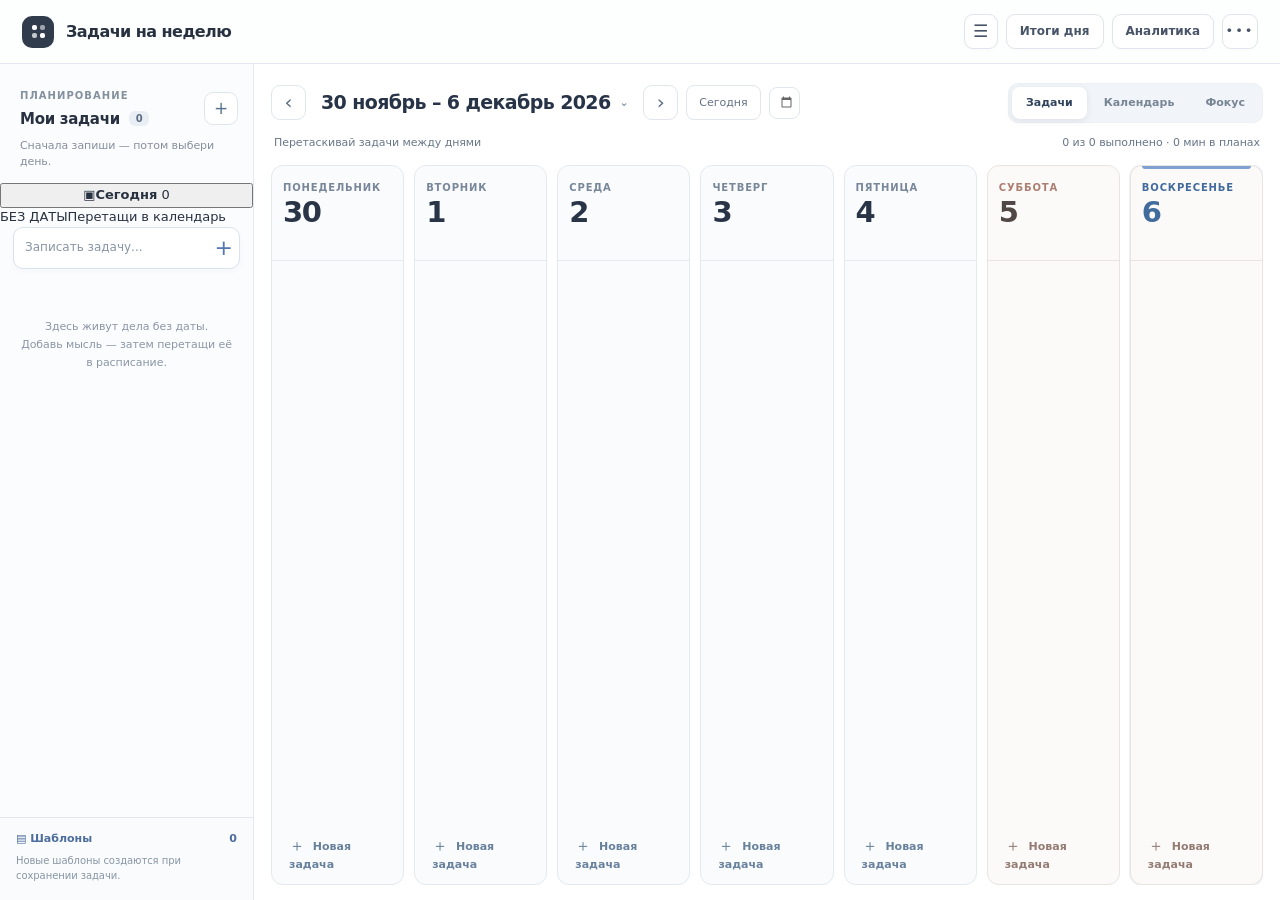
==== weekly-planner/index.html @ ff6a018a "Stage 1: clearer inbox sections, today shortcut and compact weekly progress header" ====
<!doctype html>
<html lang="ru">
<head>
  <meta charset="UTF-8" />
  <meta name="viewport" content="width=device-width,initial-scale=1" />
  <meta name="theme-color" content="#ffffff" />
  <meta name="description" content="Планирование задач: список без даты, неделя, календарь и итоги дня." />
  <title>Задачи на неделю</title>
  <link rel="stylesheet" href="./ellie-style.css" />
  <script type="module" src="./ellie-app.js"></script>
</head>
<body>
<div class="workspace">
  <header class="app-header">
    <div class="identity">
      <span class="identity-icon" aria-hidden="true"><i></i><i></i><i></i><i></i></span>
      <strong>Задачи на неделю</strong>
    </div>
    <div class="header-actions">
      <button type="button" id="inboxToggle" class="icon-action" title="Показать или скрыть список без даты" aria-label="Панель задач" aria-expanded="true" data-ui-icon="panel">☰</button>
      <button type="button" id="openReview" class="quiet-action" data-ui-icon="checklist">Итоги дня</button>
      <button type="button" id="openStats" class="quiet-action" data-ui-icon="chart">Аналитика</button>
      <details id="moreMenu" class="more-menu"><summary aria-label="Ещё действия">•••</summary>
        <div class="more-content">
          <button type="button" id="openTemplates">Шаблоны задач</button>
          <button type="button" id="exportButton">Экспорт JSON</button>
          <button type="button" id="importButton">Импорт JSON</button>
        </div>
      </details>
      <input type="file" id="importFile" accept="application/json,.json" hidden />
    </div>
  </header>
  <div class="work-area">
    <aside id="inboxPanel" class="inbox-panel">
      <div class="inbox-top"><div><span class="eyebrow">Планирование</span><h2>Мои задачи <span id="inboxCount">0</span></h2></div><button id="newInboxTask" type="button" class="icon-action" aria-label="Добавить задачу без даты" data-ui-icon="plus">+</button></div>
      <p class="inbox-caption">Сначала запиши — потом выбери день.</p>
      <button type="button" class="inbox-today" id="sidebarToday" title="Перейти к задачам на сегодня">
        <span class="inbox-today-leading"><span class="sidebar-today-glyph" data-ui-icon="calendar">▣</span><span><strong>Сегодня</strong><small id="sidebarTodayDate"></small></span></span>
        <span class="inbox-today-count" id="sidebarTodayCount">0</span>
      </button>
      <div class="inbox-section-heading"><span>БЕЗ ДАТЫ</span><span>Перетащи в календарь</span></div>
      <form id="inboxForm" class="quick-add">
        <input id="inboxInput" maxlength="120" type="text" placeholder="Записать задачу..." aria-label="Новая задача без даты" required />
        <button type="submit" aria-label="Добавить" data-ui-icon="plus">+</button>
      </form>
      <div id="inboxList" class="inbox-list" aria-live="polite"></div>
      <div class="inbox-bottom">
        <button type="button" id="openQuickTemplate" class="small-link"><span class="sidebar-template-label"><span data-ui-icon="layers">▤</span> Шаблоны</span><span id="templateCount" class="template-count">0</span></button>
        <span class="sidebar-bottom-note">Новые шаблоны создаются при сохранении задачи.</span>
      </div>
    </aside>
    <main class="planner">
      <div class="planner-toolbar">
        <div class="date-nav">
          <button type="button" class="icon-action" id="prevPeriod" aria-label="Предыдущая неделя" data-ui-icon="chevron-left">‹</button>
          <button type="button" class="date-heading" id="periodButton" title="Выбрать дату"><span id="periodTitle">Неделя</span><span class="chevron">⌄</span></button>
          <button type="button" class="icon-action" id="nextPeriod" aria-label="Следующая неделя" data-ui-icon="chevron-right">›</button>
          <button type="button" class="today-button" id="goToday">Сегодня</button>
          <input type="date" id="jumpDate" aria-label="Выбрать дату для перехода" />
        </div>
        <div class="mode-picker" role="group" aria-label="Режим просмотра">
          <button type="button" data-view="board" class="active">Задачи</button>
          <button type="button" data-view="calendar">Календарь</button>
          <button type="button" data-view="focus">Фокус</button>
        </div>
      </div>
      <div class="planner-caption"><span id="viewDescription">Распредели дела по дням недели</span>
        <span class="progress-inline"><span class="inline-progress-track"><i id="inlineProgressFill"></i></span><span id="weekProgress"></span></span>
      </div>
      <div class="board-viewport" id="boardView" aria-label="Задачи недели"></div>
      <div class="calendar-viewport" id="calendarView" hidden></div>
      <div class="focus-viewport" id="focusView" hidden></div>
    </main>
  </div>
</div>

<dialog id="taskDialog" class="editor-dialog">
  <form id="taskForm" novalidate>
    <header class="dialog-header"><h2 id="taskDialogTitle">Новая задача</h2><button type="button" class="close-dialog" data-close="taskDialog" aria-label="Закрыть">×</button></header>
    <div class="editor-body">
      <label class="field"><span>Задача</span><input id="editTitle" type="text" maxlength="120" required placeholder="Что нужно сделать?" /></label>
      <div class="field-pair">
        <label class="field"><span>Дата</span><input id="editDate" type="date" /></label>
        <label class="field"><span>Список</span><select id="editCategory">
          <option value="work">Работа</option><option value="study">Учёба</option>
          <option value="personal">Личное</option><option value="sport">Спорт</option>
          <option value="health">Здоровье</option><option value="other">Другое</option>
        </select></label>
      </div>
      <div class="field-pair">
        <label class="field"><span>Оценка — часы</span><input id="editHours" type="number" min="0" max="744" step="1" placeholder="0" /></label>
        <label class="field"><span>Оценка — минуты</span><input id="editMinutes" type="number" min="0" max="44640" step="1" placeholder="30" /></label>
      </div>
      <div class="field-pair">
        <label class="field"><span>Начало по расписанию</span><input id="editStart" type="time" /></label>
        <label class="field"><span>Окончание</span><input id="editEnd" type="time" /></label>
      </div>
      <details class="editor-advanced">
        <summary>Дополнительные параметры</summary>
        <div class="advanced-inner">
          <div class="field-pair">
            <label class="field"><span>Повторение</span><select id="editRepeat"><option value="none">Не повторять</option><option value="daily">Ежедневно</option><option value="weekly">Еженедельно</option></select></label>
            <label class="field"><span>Статус</span><select id="editStatus"><option value="todo">Не выполнена</option><option value="partial">Частично</option><option value="done">Выполнена</option></select></label>
          </div>
          <div class="field-pair">
            <label class="field"><span>Приоритет</span><select id="editPriority"><option value="normal">Обычный</option><option value="low">Низкий</option><option value="high">Высокий</option></select></label>
            <label class="field"><span>Факт — минуты</span><input id="editActual" type="number" min="0" max="44640" step="1" placeholder="Не записано" /></label>
          </div>
          <label class="field"><span>Комментарий / подзадачи</span><textarea id="editNotes" rows="3" maxlength="5000" placeholder="Заметка или чек-лист"></textarea></label>
          <label class="checkbox-line"><input id="saveTemplate" type="checkbox" /> Сохранить как шаблон</label>
        </div>
      </details>
      <p id="editError" class="error-text" role="alert" hidden></p>
    </div>
    <footer class="dialog-footer">
      <button type="button" class="delete-action" id="deleteTask" hidden>Удалить</button>
      <div class="footer-right"><button type="button" class="quiet-action" data-close="taskDialog">Отмена</button><button type="submit" class="primary-action">Сохранить</button></div>
    </footer>
  </form>
</dialog>

<dialog id="reviewDialog" class="panel-dialog">
  <header class="dialog-header"><h2>Итоги дня</h2><button type="button" class="close-dialog" data-close="reviewDialog" aria-label="Закрыть">×</button></header>
  <div class="panel-content"><label class="field"><span>Дата подведения итогов</span><input type="date" id="reviewDate" /></label>
    <div id="reviewStats" class="review-stat-strip"></div>
    <label class="field"><span>Что получилось? Что улучшить завтра?</span><textarea id="reviewNotes" rows="5" maxlength="5000" placeholder="Главные достижения, мысли, выводы..."></textarea></label>
    <div class="review-bottom"><button type="button" id="rollTomorrow" class="quiet-action">Перенести невыполненное на завтра</button><button type="button" id="saveReview" class="primary-action">Сохранить итог</button></div>
  </div>
</dialog>
<dialog id="statsDialog" class="panel-dialog">
  <header class="dialog-header"><h2>Аналитика недели</h2><button type="button" class="close-dialog" data-close="statsDialog" aria-label="Закрыть">×</button></header>
  <div class="panel-content" id="statsContent"></div>
</dialog>
<dialog id="templateDialog" class="panel-dialog">
  <header class="dialog-header"><h2>Шаблоны дел</h2><button type="button" class="close-dialog" data-close="templateDialog" aria-label="Закрыть">×</button></header>
  <div class="panel-content" id="templateContent"></div>
</dialog>

<div id="notification" class="notification" hidden role="status"></div>
</body>
</html>
---- weekly-planner/ellie-style.css ----
/* A clean, independent reimplementation of a Brain Dump + daily planning workspace. */
:root {
  font-family:Inter,-apple-system,BlinkMacSystemFont,"Segoe UI",system-ui,sans-serif;
  color:#292d35; background:#fff;
  --surface:#fff;--canvas:#fafbfc;--stroke:#e9ebef;--muted:#969ca5;--ink:#252a33;
  --shadow:0 9px 26px rgba(22,30,47,.055);--blue:#5b87fa;
}
*{box-sizing:border-box}
html,body{width:100%;height:100%;margin:0;overflow:hidden}
body{font:13px/1.45 Inter,-apple-system,BlinkMacSystemFont,"Segoe UI",system-ui,sans-serif;color:var(--ink);-webkit-font-smoothing:antialiased}
button,input,select,textarea{font:inherit}
button{cursor:pointer;color:inherit}button:disabled{cursor:not-allowed;opacity:.45}
:focus-visible{outline:2px solid #79a2ff;outline-offset:2px}
[hidden]{display:none!important}
.workspace{height:100dvh;display:flex;flex-direction:column;min-height:0;overflow:hidden}
.app-header{height:62px;flex:none;display:flex;align-items:center;justify-content:space-between;border-bottom:1px solid var(--stroke);padding:0 24px 0 19px;background:#fff;gap:20px}
.identity{display:flex;align-items:center;gap:11px;font-size:17px;letter-spacing:-.4px;white-space:nowrap}
.identity strong{font-weight:700}
.identity-icon{display:grid;grid-template-columns:repeat(2,5px);grid-template-rows:repeat(2,5px);place-content:center;gap:3px;width:30px;height:30px;border-radius:9px;background:#22252b}
.identity-icon i{display:block;width:5px;height:5px;background:#fff;border-radius:2px}
.identity-icon i:nth-child(2){opacity:.55}.identity-icon i:nth-child(3){opacity:.72}
.header-actions{display:flex;align-items:center;gap:9px}
.icon-action{height:34px;min-width:34px;display:inline-grid;place-items:center;border:1px solid var(--stroke);border-radius:9px;background:#fff;font-size:17px}
.icon-action:hover,.quiet-action:hover,.today-button:hover{background:#f2f4f7}
.quiet-action{background:#fff;border:1px solid var(--stroke);border-radius:8px;padding:8px 13px;font-weight:560}
.more-menu{position:relative}
.more-menu>summary{list-style:none;display:grid;place-items:center;width:36px;height:34px;border-radius:9px;border:1px solid var(--stroke);cursor:pointer;letter-spacing:2px}
.more-menu>summary::-webkit-details-marker{display:none}
.more-content{position:absolute;z-index:15;right:0;top:41px;width:185px;border:1px solid var(--stroke);border-radius:11px;background:#fff;box-shadow:var(--shadow);padding:6px}
.more-content button{border:0;background:transparent;display:block;text-align:left;width:100%;padding:10px;border-radius:7px}.more-content button:hover{background:#f3f6fa}
.work-area{flex:1;min-height:0;display:flex;overflow:hidden}
.inbox-panel{width:280px;flex:0 0 280px;border-right:1px solid var(--stroke);display:flex;flex-direction:column;min-height:0;background:#fdfdfd;transition:width .2s,flex-basis .2s,opacity .2s}
.workspace.inbox-hidden .inbox-panel{width:0;flex-basis:0;opacity:0;overflow:hidden;border:0}
.inbox-top{display:flex;align-items:center;justify-content:space-between;padding:25px 17px 0 22px;gap:9px}
.inbox-top h2{font-size:16px;margin:4px 0 0;font-weight:690;letter-spacing:-.45px}
.inbox-top h2 span{font-size:11px;padding:2px 7px;border-radius:6px;background:#edeff4;color:#69727d;margin-left:4px;vertical-align:middle}
.eyebrow{font-size:10px;letter-spacing:.12em;text-transform:uppercase;color:var(--muted);font-weight:700}
.inbox-caption{padding:0 22px;margin:8px 0 17px;color:var(--muted);font-size:11px}
.quick-add{margin:0 15px 12px;display:flex;border:1px solid #dfe3e9;background:#fff;border-radius:9px;min-height:39px;box-shadow:0 3px 12px #161e2905}
.quick-add input{border:0;background:transparent;outline:none;width:100%;min-width:0;padding:8px 10px}
.quick-add input::placeholder{color:#aeb4bd}
.quick-add button{border:0;background:transparent;color:#6e7c96;font-size:21px;width:34px}
.inbox-list{flex:1;min-height:0;overflow-y:auto;overscroll-behavior:contain;padding:0 13px 8px}
.inbox-empty{font-size:12px;line-height:1.7;padding:26px 14px;color:#a1a8b2;text-align:center}
.inbox-item{display:flex;align-items:flex-start;gap:8px;background:#fff;border:1px solid var(--stroke);border-radius:10px;margin-bottom:7px;padding:10px 10px;box-shadow:0 1px 3px #18223004;cursor:grab}
.inbox-item:active{cursor:grabbing}.inbox-item.dragging,.task-tile.dragging{opacity:.4}
.inbox-item .item-main{flex:1;min-width:0}
.item-title{word-break:break-word;font-size:12px;color:#353b44}
.item-subline{display:flex;align-items:center;gap:7px;margin-top:6px;color:#979eaa;font-size:10px}
.category-dot{width:7px;height:7px;display:inline-block;border-radius:50%;flex:0 0 7px}
.category-dot.work{background:#ee697c}.category-dot.personal{background:#ffc45d}.category-dot.study{background:#9872fa}.category-dot.sport{background:#64c4a9}.category-dot.health{background:#76a9f3}.category-dot.other{background:#abb0bc}
.inbox-item button{border:0;background:transparent;color:#a1a8b0;padding:0 3px}.inbox-item button:hover{color:#2d3544}
.inbox-bottom{border-top:1px solid var(--stroke);padding:11px 18px 16px;display:grid;gap:7px;font-size:10px;color:#a1a8b2}
.small-link{border:0;background:transparent;color:#657592;text-align:left;font-size:11px;padding:0;display:flex;justify-content:space-between}
.planner{flex:1;min-width:0;min-height:0;display:flex;flex-direction:column;padding:19px 16px 14px;background:#fff}
.planner-toolbar{display:flex;align-items:center;justify-content:space-between;gap:11px;flex:none}
.date-nav{display:flex;align-items:center;gap:7px;min-width:0;position:relative}
.date-heading{display:flex;align-items:center;gap:8px;background:none;border:0;padding:4px 7px;font-weight:700;font-size:17px;letter-spacing:-.5px;white-space:nowrap}
.date-heading:hover{color:#476ddd}
.chevron{font-size:12px;color:#989fac}
.today-button{border:1px solid var(--stroke);border-radius:8px;background:#fff;padding:7px 10px;font-size:11px;color:#666f7e}
#jumpDate{width:31px;max-width:31px;height:32px;border:1px solid var(--stroke);border-radius:8px;color:transparent;background:#fff;overflow:hidden;padding:4px}
#jumpDate::-webkit-calendar-picker-indicator{cursor:pointer;margin:0;opacity:.6}
.mode-picker{display:flex;gap:3px;padding:3px;border-radius:9px;background:#f3f4f7;border:1px solid #f0f1f4;flex:none}
.mode-picker button{border:0;background:transparent;color:#949aa4;padding:7px 12px;border-radius:7px;font-size:11px;font-weight:640}
.mode-picker button.active{background:#fff;color:#343945;box-shadow:0 1px 5px #1d2b4218}
.planner-caption{display:flex;align-items:center;justify-content:space-between;margin:13px 3px 12px;color:#a6acb4;font-size:11px;gap:10px;flex:none}
#weekProgress{color:#7c8997}
.board-viewport{flex:1;min-height:0;display:grid;grid-template-columns:repeat(7,minmax(0,1fr));gap:9px;overflow:hidden}
.day-column{min-width:0;display:flex;flex-direction:column;background:#fbfbfc;border:1px solid #eef0f3;border-radius:11px;overflow:hidden}
.day-column.today{background:#f8fbff;border-color:#a9c2fa}
.day-column.weekend{background:#fbfafb}
.day-heading{padding:13px 10px 11px;border-bottom:1px solid #eff0f3;display:flex;align-items:center;justify-content:space-between;gap:4px}
.day-name{font-size:11px;color:#707887;font-weight:630}
.day-name strong{font-weight:750;color:#30363e}
.day-name .today-number{background:#507dec;color:#fff;padding:2px 6px;border-radius:6px}
.day-estimate{color:#a3aab4;font-size:10px;white-space:nowrap}
.day-add{border:1px dashed #e5e8ed;background:#fff;color:#aaaeb7;margin:8px;border-radius:8px;min-height:32px;font-size:11px;flex:none;text-align:left;padding:0 8px}
.day-add:hover{border-color:#9db5f8;color:#4774dc}
.day-tasks{flex:1;min-height:0;overflow-y:auto;overscroll-behavior:contain;padding:0 7px 10px}
.day-column.drop-target,.calendar-day.drop-target{background:#e9f1ff!important;border-color:#6a93f5}
.task-tile{display:flex;align-items:flex-start;gap:7px;margin:0 0 7px;background:#fff;border-radius:9px;border:1px solid #ededf1;padding:9px 7px;box-shadow:0 1px 4px #1f2b4006;min-height:61px;cursor:grab}
.task-tile:active{cursor:grabbing}
.task-tile .task-check{width:15px;height:15px;border:1.6px solid #cdd3db;border-radius:5px;background:#fff;flex:0 0 15px;padding:0;display:grid;place-items:center;line-height:1;font-size:11px}
.task-tile .task-check.done{background:#66be94;border-color:#66be94;color:#fff}
.task-tile .task-check.partial{border-color:#e7b45f;background:#fff9e7;color:#bd933c}
.task-tile .task-edit{flex:1;min-width:0;text-align:left;border:0;padding:0;background:transparent}
.task-tile .item-title{display:block;font-size:11px;line-height:1.35;overflow-wrap:anywhere}
.task-tile.done .item-title{color:#aaaeb4;text-decoration:line-through}
.task-tile .item-subline{font-size:10px;margin-top:7px;gap:5px;flex-wrap:wrap}
.task-tile .time-chip{margin-left:auto;color:#949ca5;font-size:10px;white-space:nowrap}
.task-tile .mini-actions{border:0;background:transparent;color:#b3bac1;font-size:15px;padding:0;flex:0 0 10px}
.task-tile.priority-high{border-left:2px solid #ed8698}
.task-tile.priority-low{border-left:2px solid #8bcbb3}
.calendar-viewport{flex:1;min-height:0;overflow:auto;overscroll-behavior:contain;border:1px solid #eceef2;border-radius:10px;background:#fff}
.timeline-head{display:grid;grid-template-columns:44px repeat(7,minmax(95px,1fr));height:47px;position:sticky;top:0;z-index:6;background:#fff;border-bottom:1px solid var(--stroke);min-width:760px}
.timeline-head div{text-align:center;border-left:1px solid var(--stroke);padding:11px;font-size:11px}
.timeline-body{display:grid;grid-template-columns:44px repeat(7,minmax(95px,1fr));min-width:760px;height:1020px;position:relative}
.hour-labels{position:relative;background:#fff}
.hour-label{position:absolute;width:100%;text-align:center;color:#adb3bb;font-size:10px;transform:translateY(-5px)}
.calendar-day{position:relative;background:repeating-linear-gradient(to bottom,#fff 0px,#fff 59px,#ebedf1 59px,#ebedf1 60px);border-left:1px solid #edf0f3}
.time-block{position:absolute;left:4px;right:4px;padding:5px 7px;background:#b8d8ff;color:#2c547f;border-radius:6px;overflow:hidden;cursor:grab;font-size:10px;box-shadow:0 1px 3px #596d861e;line-height:1.35;z-index:1}
.time-block.work{background:#ffc6d1;color:#a94b67}
.time-block.study{background:#ddd0ff;color:#76569f}
.time-block.personal{background:#ffe2b2;color:#956726}
.time-block.sport{background:#bdf1d4;color:#407b60}
.time-block.health{background:#cce7ff;color:#4c78a4}
.time-block strong{display:block;font-weight:650;overflow-wrap:anywhere}
.time-block small{font-size:9px;opacity:.8}
.calendar-unscheduled{font-size:11px;color:#8f98a6;padding:9px 12px;border-top:1px solid var(--stroke);background:#f9fafc}
.focus-viewport{flex:1;min-height:0;overflow:hidden;display:grid;grid-template-columns:minmax(0,1fr) minmax(260px,36%);gap:15px}
.focus-list,.focus-timer{min-width:0;min-height:0;border:1px solid var(--stroke);border-radius:13px;background:#fbfbfc;padding:18px}
.focus-list{overflow-y:auto;overscroll-behavior:contain}
.focus-list h2,.focus-timer h2{font-size:16px;letter-spacing:-.3px;margin:0 0 14px}
.focus-list .task-tile{max-width:700px}
.focus-list .focus-day-picker{margin-bottom:12px}
.focus-timer{display:flex;flex-direction:column;align-items:center;justify-content:center;text-align:center}
.timer-face{font-weight:710;font-size:clamp(39px,5vw,65px);font-variant-numeric:tabular-nums;letter-spacing:-2px}
.focus-timer p{color:#a0a7b2;font-size:12px}
.timer-actions{display:flex;gap:9px}
.primary-action{background:#373b45;border:1px solid #373b45;border-radius:8px;color:#fff;padding:9px 16px;font-weight:650}
.primary-action:hover{background:#1c2028}
.error-text{color:#bc4153;font-size:12px}
dialog{border:1px solid #e2e5eb;border-radius:15px;background:#fff;box-shadow:0 28px 90px #202b3a35;color:#2f3440;padding:0;max-height:min(90vh,850px)}
dialog::backdrop{background:#2027355e}
.editor-dialog{width:min(510px,calc(100vw - 30px))}
.panel-dialog{width:min(520px,calc(100vw - 30px))}
.dialog-header{display:flex;justify-content:space-between;align-items:center;padding:19px 22px;border-bottom:1px solid var(--stroke)}
.dialog-header h2{font-size:17px;letter-spacing:-.4px;margin:0}
.close-dialog{background:transparent;border:0;color:#9299a4;font-size:26px;line-height:1}
.editor-body{padding:18px 22px;display:grid;gap:13px;max-height:65vh;overflow-y:auto;overscroll-behavior:contain}
.field{display:flex;flex-direction:column;gap:6px;min-width:0;font-size:12px}
.field>span{color:#666d78;font-size:11px;font-weight:600}
.field input,.field textarea,.field select{border:1px solid #e1e5eb;border-radius:8px;background:#fff;color:#313843;width:100%;min-width:0;padding:10px 11px;outline:0}
.field input:focus,.field textarea:focus,.field select:focus{border-color:#789cfa}
.field textarea{resize:vertical}
.field-pair{display:grid;grid-template-columns:repeat(2,minmax(0,1fr));gap:11px}
.editor-advanced{border-top:1px solid var(--stroke);padding-top:12px}
.editor-advanced summary{cursor:pointer;color:#767f8d;font-size:12px}
.advanced-inner{display:grid;gap:11px;padding-top:14px}
.checkbox-line{display:flex;gap:9px;align-items:center;font-size:12px}
.dialog-footer{display:flex;justify-content:space-between;align-items:center;padding:14px 22px 18px;border-top:1px solid var(--stroke)}
.footer-right{display:flex;gap:8px;margin-left:auto}
.delete-action{border:0;background:transparent;color:#cc6472}
.panel-content{max-height:70vh;overflow:auto;overscroll-behavior:contain;padding:19px 22px;display:grid;gap:14px}
.review-stat-strip{display:grid;grid-template-columns:repeat(3,minmax(0,1fr));gap:9px}
.review-stat-strip div,.metric-box{border-radius:10px;border:1px solid var(--stroke);background:#fafbfc;padding:13px}
.review-stat-strip strong,.metric-box strong{display:block;font-size:20px;margin-top:4px}
.review-stat-strip small,.metric-box small{font-size:11px;color:#98a0aa}
.review-bottom{display:flex;gap:10px;align-items:center;justify-content:space-between}
.stats-metrics{display:grid;grid-template-columns:repeat(2,minmax(0,1fr));gap:9px}
.stat-day{display:flex;gap:8px;justify-content:space-between;align-items:center;font-size:11px;border-bottom:1px solid var(--stroke);padding:9px 0}
.stat-bar{width:100%;height:6px;background:#eff1f4;border-radius:8px;margin:5px 0;overflow:hidden}
.stat-bar i{display:block;background:#7b9df5;height:100%;max-width:100%}
.template-row{border:1px solid var(--stroke);padding:10px;border-radius:8px;display:flex;align-items:center;gap:8px}
.template-row strong{flex:1;font-size:12px}
.template-row small{font-size:10px;color:var(--muted)}
.template-row button{background:#f5f7fa;border:1px solid var(--stroke);padding:7px;border-radius:7px}
.notification{position:fixed;bottom:17px;left:50%;transform:translateX(-50%);z-index:30;background:#323a48;color:#fff;border-radius:9px;padding:10px 17px;box-shadow:0 12px 25px #101e3433;font-size:12px}
@media(max-width:1150px){.inbox-panel{width:235px;flex-basis:235px}.day-column .item-title{font-size:10px}.day-column{border-radius:8px}.board-viewport{gap:5px}.planner{padding-inline:9px}.day-heading{padding:10px 6px}}
@media(max-width:850px){.header-actions .quiet-action{display:none}.inbox-panel{width:208px;flex-basis:208px}.mode-picker button{padding:7px 8px}.task-tile{padding:7px 5px}.planner-toolbar{flex-wrap:wrap}.planner-caption{margin:8px 2px}.day-column .item-title{font-size:10px}}
@media(max-width:650px){.app-header{padding:0 9px;height:53px}.identity{font-size:13px}.inbox-panel{position:absolute;top:53px;bottom:0;left:0;z-index:13;width:min(85vw,290px)!important;flex-basis:auto!important;box-shadow:12px 0 24px #15203610}.workspace.inbox-hidden .inbox-panel{transform:translateX(-110%);opacity:0}.planner{padding:10px}.board-viewport{overflow-x:auto;grid-template-columns:repeat(7,minmax(160px,1fr));overscroll-behavior-x:contain}.mode-picker{margin-left:0}.date-heading{font-size:15px}.focus-viewport{grid-template-columns:1fr}.focus-timer{min-height:190px}}
@media(prefers-reduced-motion:reduce){*{transition:none!important;scroll-behavior:auto!important}}


/* Calm editorial polish — clearer type, subtle borders, restrained blue details. */
:root{
  --surface:#fff;--canvas:#f8fafc;--stroke:#e2e7ee;--muted:#75808e;--ink:#273140;
  --shadow:0 4px 22px rgba(34,47,67,.045);--blue:#587dbd;
}
body{color:var(--ink);background:#fff;font-size:13px;letter-spacing:-.005em}
button:focus-visible,input:focus-visible,select:focus-visible,textarea:focus-visible,summary:focus-visible{
  outline:2px solid #91aedd;outline-offset:2px
}
.app-header{height:64px;padding-inline:22px;background:#fdfefe;border-bottom-color:#e5e9ef}
.identity{gap:12px;font-size:16px;letter-spacing:-.55px}
.identity strong{font-weight:720}
.identity-icon{border-radius:10px;background:#303b4c;width:32px;height:32px}
.header-actions{gap:8px}
.header-actions .icon-action,.header-actions .quiet-action,.header-actions .more-menu>summary{
  border-color:#e0e5ec;color:#485568;border-radius:9px;background:#fff;
  height:35px;box-shadow:0 1px 3px rgba(27,40,60,.02)
}
.header-actions .quiet-action{padding-inline:13px;font-size:12px}
.header-actions button:hover,.header-actions .more-menu>summary:hover{border-color:#b7c7da;background:#f5f8fc}
.more-content{border-color:#dfe5ed;box-shadow:0 12px 42px rgba(24,38,58,.12)}
.work-area{background:#fff}
.inbox-panel{width:254px;flex-basis:254px;background:#fbfcfe;border-right-color:#e4e9ef}
.inbox-top{padding:22px 15px 0 20px;align-items:center}
.eyebrow{font-size:10px;font-weight:710;letter-spacing:.105em;color:#83909d}
.inbox-top h2{font-size:15px;letter-spacing:-.3px;margin-top:4px}
.inbox-top h2 span{font-size:10px;background:#e9eef5;color:#5c6e83}
.inbox-top .icon-action{border:1px solid #dfe5ec;border-radius:9px;width:33px;height:33px;color:#587390;font-weight:400}
.inbox-caption{margin:7px 0 14px;padding:0 20px;color:#858f9d;font-size:11px}
.quick-add{margin:0 13px 13px;border:1px solid #dae2eb;background:#fff;border-radius:10px;min-height:42px;box-shadow:0 2px 6px rgba(30,50,80,.03)}
.quick-add:focus-within{border-color:#8aa9d6;box-shadow:0 0 0 3px rgba(113,151,204,.1)}
.quick-add input{font-size:12px;padding:9px 11px;color:#2d3747}
.quick-add input::placeholder{color:#8895a4}
.quick-add button{color:#5478af;font-size:22px}
.inbox-list{padding:0 12px 12px}
.inbox-empty{padding:25px 8px;color:#8a96a6;font-size:11px;line-height:1.65}
.inbox-item{background:#fff;border-color:#e2e7ed;border-radius:10px;margin-bottom:7px;padding:11px 10px;box-shadow:0 2px 5px rgba(24,40,62,.025)}
.inbox-item:hover{border-color:#bacbdd;background:#fefeff}
.inbox-item .item-title{font-size:12px;line-height:1.4;font-weight:575}
.inbox-item .item-subline{color:#6e7d8c;font-size:10px;margin-top:7px}
.inbox-bottom{padding:13px 16px 17px;background:#f9fbfd;border-top-color:#e4e8ed;color:#8995a4}
.small-link{color:#4d6d9d;font-weight:600}
.planner{padding:19px 17px 15px;background:#fff}
.planner-toolbar{gap:16px}
.date-nav{gap:8px}
.date-nav>.icon-action{border-color:#e1e6ee;color:#5b6c82;width:35px;height:35px;border-radius:9px;font-size:20px}
.date-nav>.icon-action:hover{border-color:#abc1db;background:#f2f6fd}
.date-heading{font-size:19px;font-weight:760;letter-spacing:-.6px;color:#273346;gap:9px}
.date-heading:hover{color:#416da9}
.chevron{color:#8795a7;font-size:11px}
.today-button{height:35px;color:#637185;font-size:11px;border-color:#e0e6ec;background:#fff;padding-inline:12px}
.mode-picker{background:#f1f4f8;border-color:#ecf0f5;border-radius:10px;gap:3px}
.mode-picker button{padding:8px 14px;font-size:11px;color:#788595;border-radius:8px}
.mode-picker button.active{background:#fff;color:#30435c;box-shadow:0 2px 7px rgba(34,48,71,.09)}
.planner-caption{margin:12px 3px 14px;color:#687786;font-size:11px}
#weekProgress{color:#667589;font-variant-numeric:tabular-nums}
.board-viewport{gap:10px}
.day-column{position:relative;background:#fafbfd;border:1px solid #e4e9f0;border-radius:12px;
  box-shadow:0 1px 2px rgba(39,54,73,.015);transition:background .16s,border-color .16s,box-shadow .16s}
.day-column:hover{border-color:#c5d2e0;background:#f8fafc}
.day-column.today{background:#f5f8fe;border-color:#9fb8dc;box-shadow:0 0 0 1px rgba(114,148,193,.13)}
.day-column.today:before{content:"";position:absolute;top:0;left:11px;right:11px;height:3px;
  background:#7fa1d1;border-radius:0 0 5px 5px}
.day-column.weekend{background:#fbfaf9;border-color:#e9e4e0}
.day-column.weekend:hover{background:#faf7f5;border-color:#ddcfc7}
.day-heading{display:flex;justify-content:space-between;align-items:flex-start;min-height:95px;
  padding:16px 11px 12px;gap:3px;border-bottom:1px solid #e6eaf0}
.day-column.weekend .day-heading{border-bottom-color:#eae4df}
.day-heading-main{display:flex;flex-direction:column;align-items:flex-start;gap:3px;min-width:0}
.day-weekday{font-size:10px;font-weight:720;text-transform:uppercase;letter-spacing:.085em;color:#788799;line-height:1.2}
.day-number{font-size:29px;line-height:1.1;font-weight:745;letter-spacing:-1.5px;font-variant-numeric:tabular-nums;color:#293546}
.day-column.weekend .day-weekday{color:#ac7f72}
.day-column.weekend .day-number{color:#514744}
.day-column.today .day-weekday,.day-column.today .day-number{color:#426b9d}
.day-estimate{color:#6e7f92;font-size:10px;margin-top:2px;background:#edf1f7;
  border-radius:6px;padding:2px 5px;white-space:nowrap}
.day-tasks{padding:12px 8px 5px;overflow-y:auto;scrollbar-width:thin;scrollbar-color:#d7e0ea transparent}
.task-tile{min-height:64px;gap:8px;align-items:flex-start;border:1px solid #e4e9ef;
  background:#fff;border-radius:10px;padding:10px 9px;margin-bottom:8px;box-shadow:0 2px 6px rgba(41,61,85,.035)}
.task-tile:hover{border-color:#b6c9df;box-shadow:0 3px 13px rgba(45,68,94,.065)}
.task-tile .task-check{width:17px;height:17px;flex:0 0 17px;border:1.5px solid #a8b6c7;border-radius:5px;margin-top:0}
.task-tile .task-check:hover{border-color:#537bb2}
.task-tile .task-check.done{background:#5caa83;border-color:#5caa83;color:#fff}
.task-tile .task-check.partial{color:#b17d32;background:#fff5e1;border-color:#d6a660}
.task-tile .task-edit{text-align:left;min-width:0;overflow:hidden}
.task-tile .item-title{display:block;font-size:12px;line-height:1.45;font-weight:600;
  color:#333d4b;overflow-wrap:anywhere}
.task-tile .item-subline{display:flex;align-items:center;gap:4px;margin-top:8px;
  color:#738294;font-size:10px;line-height:1.4;min-width:0;flex-wrap:wrap}
.task-tile .category-dot{width:6px;height:6px;flex-basis:6px}
.task-tile.done .item-title{color:#9aa6b2;text-decoration:line-through}
.task-tile.priority-high{border-left:3px solid #df8795}
.task-tile.priority-low{border-left:3px solid #85b8a6}
.day-add{order:3;min-height:35px;margin:7px 8px 10px;padding:0 8px;text-align:left;
  flex:none;background:transparent;color:#68819d;border:1px solid transparent;
  border-radius:8px;font-size:11px;font-weight:625;transition:background .14s,border-color .14s}
.day-add .add-symbol{font-weight:500;font-size:16px;vertical-align:-1px;margin-right:4px}
.day-column:hover .day-add,.day-add:focus-visible{border-color:#e0e7f0;background:#fff;color:#466c9d}
.day-add:hover{border-color:#a9bfd8!important;background:#eef4fb!important}
.day-column.weekend .day-add{color:#947b73}
.day-column.drop-target,.calendar-day.drop-target{background:#edf4ff!important;border-color:#83a4d3!important}
.calendar-viewport{border:1px solid #e1e7ee;border-radius:11px;background:#fdfefe;overflow:auto;scrollbar-width:thin}
.timeline-head{height:45px;background:#f9fbfd;border-bottom:1px solid #e1e7ee}
.timeline-head div{color:#627387;font-size:11px;font-weight:720;border-left:1px solid #e3e8ef}
.hour-labels{background:#f9fbfd}
.hour-label{color:#6e7e90;font-size:10px}
.calendar-day{border-left:1px solid #e5eaf0;background-color:#fff;
  background-image:linear-gradient(to bottom,#e9edf2 1px,transparent 1px);
  background-size:100% var(--hour-height,60px)}
.calendar-day:nth-last-child(-n+2){background-color:#fcfaf9}
.time-block{border-radius:7px;padding:6px 8px;font-size:11px;line-height:1.4;
  box-shadow:0 2px 6px rgba(37,53,75,.07);border:1px solid rgba(70,90,125,.1)}
.time-block strong{font-size:10px;font-weight:680}
.time-block small{font-size:9px}
.calendar-unscheduled{color:#708091;background:#f9fbfd;border-top-color:#e5eaf0;font-size:11px;padding:10px 14px}
.focus-list,.focus-timer{background:#fafbfd;border-color:#e2e7ee}
.focus-list h2,.focus-timer h2{font-weight:725;font-size:17px}
.timer-face{color:#354963}
dialog{border-color:#dde4ee;border-radius:15px;box-shadow:0 25px 80px rgba(25,39,56,.19)}
.dialog-header{padding:20px 23px;border-bottom:1px solid #e7ebf1}
.dialog-header h2{font-weight:730}
.editor-body{gap:14px;padding:19px 23px}
.field>span{font-size:12px;color:#566578;font-weight:620}
.field input,.field select,.field textarea{color:#253345;border:1px solid #dbe3ed;
  border-radius:9px;padding:11px 12px;font-size:12px}
.field input:focus,.field select:focus,.field textarea:focus{border-color:#6e98d5;
  box-shadow:0 0 0 3px rgba(92,137,200,.12)}
.field input::placeholder,.field textarea::placeholder{color:#929dab}
.editor-advanced{border-color:#e5eaf0}
.editor-advanced summary{color:#60738b;font-weight:625}
.primary-action{background:#384b65;border-color:#384b65;border-radius:9px;padding:10px 17px}
.primary-action:hover{background:#273950}
.dialog-footer{padding:15px 23px 19px;border-color:#e5eaf0}
.review-stat-strip div,.metric-box{background:#f8fafc;border-color:#e3e9ef}
.stat-bar{background:#e9eef5}
.stat-bar i{background:#7599ce}
@media(max-width:1150px){
  .inbox-panel{width:230px;flex-basis:230px}
  .board-viewport{gap:6px}
  .planner{padding-inline:10px}
  .day-heading{padding:13px 7px 10px;min-height:85px}
  .day-number{font-size:25px}
  .task-tile{padding:8px 6px;gap:6px}
  .task-tile .item-title{font-size:11px}
  .task-tile .item-subline{font-size:9px}
  .day-tasks{padding:9px 5px 5px}
  .day-add{margin-inline:5px;font-size:10px}
}
@media(max-width:850px){
  .inbox-panel{width:206px;flex-basis:206px}
  .date-heading{font-size:17px}
  .planner-toolbar{flex-wrap:wrap;row-gap:10px}
  .board-viewport{gap:5px}
  .day-number{font-size:24px}
}
@media(max-width:650px){
  .inbox-panel{width:min(85vw,290px)!important;flex-basis:auto!important}
  .board-viewport{gap:8px;grid-template-columns:repeat(7,minmax(164px,1fr));overflow-x:auto}
  .planner{padding:10px}
  .day-heading{min-height:85px;padding-inline:11px}
  .task-tile{padding:9px 8px}
}
@media(prefers-reduced-motion:reduce){.day-column,.task-tile,.day-add{transition:none}}
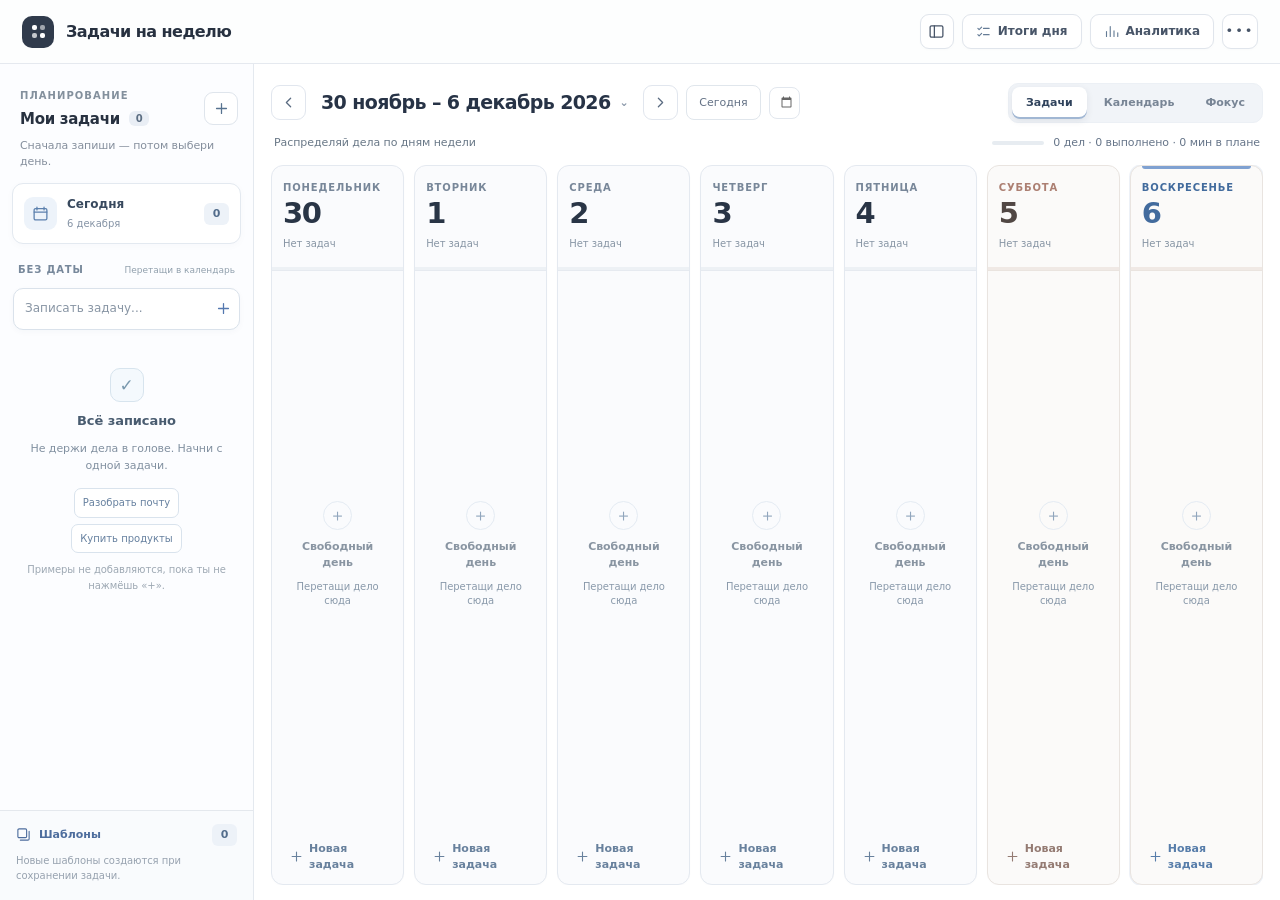
==== commit c4e91eae: "Place subtle Check for updates action inside planner overflow menu" ====
--- a/weekly-planner/index.html
+++ b/weekly-planner/index.html
@@ -25,6 +25,9 @@
           <button type="button" id="openTemplates">Шаблоны задач</button>
           <button type="button" id="exportButton">Экспорт JSON</button>
           <button type="button" id="importButton">Импорт JSON</button>
+          <div class="menu-separator"></div>
+          <button type="button" id="checkUpdates" class="menu-update" hidden>Проверить обновления</button>
+          <div id="updateStatus" class="menu-update-status" role="status" aria-live="polite" hidden></div>
         </div>
       </details>
       <input type="file" id="importFile" accept="application/json,.json" hidden />
--- a/weekly-planner/ellie-style.css
+++ b/weekly-planner/ellie-style.css
@@ -326,3 +326,280 @@
   .task-tile{padding:9px 8px}
 }
 @media(prefers-reduced-motion:reduce){.day-column,.task-tile,.day-add{transition:none}}
+
+
+/* Finishing pass: practical empty states, focus rhythm, gentle motion, quiet line icons. */
+.ui-icon{display:inline-block;flex:none;width:17px;height:17px;vertical-align:-3px;stroke:currentColor}
+.icon-action:has(.ui-icon),.quick-add button:has(.ui-icon){display:inline-grid;place-items:center}
+.header-actions .quiet-action{display:inline-flex;align-items:center;gap:7px}
+.header-actions .quiet-action .ui-icon{width:15px;height:15px;color:#657c96}
+.inbox-top .icon-action .ui-icon{width:17px;height:17px}
+.inbox-panel{background:#fcfdff}
+.inbox-today{display:flex;align-items:center;justify-content:space-between;gap:8px;text-align:left;
+  margin:0 12px 19px;padding:12px 11px;border:1px solid #e3e9f0;border-radius:11px;
+  background:#fff;width:calc(100% - 24px);color:#38495e;box-shadow:0 2px 8px rgba(31,51,77,.025);
+  transition:border-color .18s,background .18s,transform .18s}
+.inbox-today:hover{border-color:#9fb7d3;background:#f4f8fd;transform:translateY(-1px)}
+.inbox-today-leading{display:flex;align-items:center;gap:10px;min-width:0}
+.sidebar-today-glyph{width:33px;height:33px;display:grid;place-items:center;background:#edf3fa;
+  border-radius:9px;color:#5c80ad}
+.sidebar-today-glyph .ui-icon{width:17px;height:17px}
+.inbox-today-leading>span:last-child{display:grid;gap:3px}
+.inbox-today-leading strong{font-weight:680;font-size:12px;white-space:nowrap}
+.inbox-today-leading small{font-size:10px;color:#8593a5}
+.inbox-today-count,.template-count{display:grid;place-items:center;flex:none;padding:3px 7px;
+  min-width:25px;border-radius:6px;background:#edf2f8;color:#536d8c;font-size:11px;font-weight:680}
+.inbox-section-heading{display:flex;align-items:center;justify-content:space-between;gap:6px;
+  padding:0 18px 10px;color:#77889b;font-size:10px;letter-spacing:.085em;font-weight:720}
+.inbox-section-heading>span:last-child{font-weight:430;letter-spacing:0;color:#91a0ad;font-size:9px}
+.quick-add{margin-bottom:12px}
+.inbox-empty{display:flex;flex-direction:column;align-items:center;gap:9px;padding:26px 14px 20px;
+  color:#8190a0;font-size:11px;line-height:1.55}
+.inbox-empty strong{font-size:13px;color:#495c70;font-weight:680}
+.inbox-empty small{font-size:10px;color:#9da8b3}
+.empty-marker{display:grid;place-items:center;width:34px;height:34px;border-radius:10px;
+  border:1px solid #d7e4ee;background:#f4f9fd;color:#7898ad;font-size:17px}
+.example-suggestions{display:flex;flex-wrap:wrap;justify-content:center;gap:6px;margin-top:5px}
+.example-suggestions button{background:#fff;color:#66809f;border:1px solid #d9e3ed;border-radius:7px;
+  font-size:10px;padding:6px 8px}
+.example-suggestions button:hover{background:#eef5fc;border-color:#a8c1dc;color:#3e6494}
+.inbox-bottom{gap:8px}
+.inbox-bottom .small-link{display:flex;align-items:center;gap:8px}
+.sidebar-template-label{display:inline-flex;align-items:center;gap:8px}
+.sidebar-template-label .ui-icon{width:15px;height:15px}
+.sidebar-bottom-note{font-size:10px;color:#97a2af}
+.progress-inline{display:inline-flex;gap:9px;align-items:center;justify-content:flex-end;min-width:0}
+.inline-progress-track{width:52px;height:4px;border-radius:6px;background:#e7ecf1;overflow:hidden}
+.inline-progress-track i{display:block;height:100%;background:#7396bf;border-radius:6px;
+  transition:width .3s ease}
+.planner-caption{gap:15px}
+.day-heading{position:relative;padding-bottom:17px;min-height:105px}
+.day-heading-main{gap:4px}
+.day-count{font-size:10px;font-weight:520;color:#8795a4;line-height:1.3;margin-top:3px;
+  white-space:normal;max-width:100%}
+.day-progress{position:absolute;bottom:0;left:0;right:0;height:3px;background:#edf1f5;overflow:hidden}
+.day-progress>span{display:block;height:100%;background:#7aaf9b;transition:width .25s ease}
+.day-column.today .day-progress{background:#dfe9f6}
+.day-column.weekend .day-progress{background:#f0e9e5}
+.day-column.weekend .day-progress>span{background:#c6a090}
+.day-tasks{display:flex;flex-direction:column;min-height:0}
+.day-blank{display:flex;flex-direction:column;align-items:center;justify-content:center;gap:9px;
+  flex:1;min-height:125px;text-align:center;color:#8999aa;font-size:10px;padding:14px 5px;user-select:none;pointer-events:none}
+.day-blank strong{font-size:11px;font-weight:640;color:#8995a2}
+.day-blank>span:last-child{max-width:110px}
+.day-blank-icon{display:grid;place-items:center;width:29px;height:29px;border-radius:50%;
+  border:1px solid #e4ebf3;color:#91a6bd;font-size:17px}
+.day-column:hover .day-blank-icon{border-color:#bad0e4;color:#678bb4}
+.day-add{display:inline-flex;align-items:center;gap:5px}
+.day-add .ui-icon{width:15px;height:15px}
+.day-column.today .day-add{color:#577daa}
+.calendar-viewport{position:relative;scrollbar-color:#bcc8d4 #f8fafc}
+.timeline-head div.is-current{background:#edf4fc;color:#3e6595;font-weight:760}
+.calendar-day.calendar-today{background-color:#f9fcff}
+.calendar-day.calendar-weekend{background-color:#fcfaf9}
+.current-time-line{position:absolute;left:0;right:0;height:2px;background:#db7d79;
+  box-shadow:0 0 0 1px rgba(219,125,121,.06);z-index:3;pointer-events:none}
+.current-time-line:before{content:"";position:absolute;left:-4px;top:-3px;width:8px;height:8px;
+  border-radius:50%;background:#db7d79}
+.timebox-empty{position:absolute;top:40%;left:54%;transform:translate(-50%,-50%);
+  display:flex;flex-direction:column;align-items:center;gap:8px;text-align:center;
+  width:245px;max-width:48%;padding:17px 12px;border-radius:13px;
+  border:1px solid rgba(220,230,240,.9);background:rgba(255,255,255,.9);
+  box-shadow:0 8px 25px rgba(53,76,106,.035);pointer-events:none;z-index:2}
+.timebox-empty-icon{display:grid;place-items:center;color:#7197bd;border:1px solid #d9e7f2;
+  border-radius:9px;width:30px;height:30px;font-size:19px}
+.timebox-empty strong{color:#596b7b;font-size:12px}
+.timebox-empty>span:last-child{font-size:10px;color:#8998a8;line-height:1.45}
+.focus-viewport{gap:13px}
+.focus-list{display:flex;flex-direction:column;gap:0;padding:21px 22px}
+.focus-header{display:flex;align-items:center;justify-content:space-between;gap:10px}
+.focus-header h2{margin:5px 0 12px;font-size:18px}
+.focus-header input{border:1px solid #dbe3ec;border-radius:8px;background:#fff;color:#56677b;
+  font-size:11px;padding:7px 9px;max-width:139px;min-width:0}
+.focus-summary{display:grid;grid-template-columns:repeat(3,minmax(0,1fr));gap:8px}
+.focus-summary>div{background:#fff;border:1px solid #e4e9ee;border-radius:9px;padding:10px 12px;
+  display:flex;flex-direction:column;gap:4px;min-width:0}
+.focus-summary small{font-size:10px;color:#8d9baa}
+.focus-summary strong{color:#3d5066;font-size:15px;white-space:nowrap;font-variant-numeric:tabular-nums}
+.focus-completion{height:5px;background:#e7edf3;border-radius:6px;margin:11px 1px 17px;overflow:hidden}
+.focus-completion span{display:block;height:100%;background:#759dbb;border-radius:6px;
+  transition:width .35s ease}
+.focus-section-title{margin:5px 0 11px;color:#8292a3;font-size:10px;letter-spacing:.11em;
+  font-weight:770;text-transform:uppercase}
+.focus-empty{display:flex;flex-direction:column;gap:8px;align-items:center;text-align:center;
+  padding:36px 18px;border:1px dashed #dce5ef;border-radius:11px;background:#fff;color:#8b99a8}
+.focus-empty strong{font-size:13px;color:#52677e}
+.focus-empty span:last-child{font-size:11px;line-height:1.55}
+.focus-empty-icon{display:grid;place-items:center;width:37px;height:37px;border-radius:10px;
+  background:#f0f6fc;color:#7d9fc0;font-size:17px}
+.focus-list .task-tile{max-width:none}
+.focus-add{display:inline-flex;align-items:center;justify-content:center;gap:7px;align-self:flex-start;
+  margin-top:11px;background:#fff;border:1px solid #dce5ee;color:#58779a;padding:9px 13px;
+  border-radius:9px;font-size:11px;font-weight:630}
+.focus-add:hover{background:#f0f6fc;border-color:#abc3dc}
+.focus-add .ui-icon{width:15px;height:15px}
+.focus-timer{background:linear-gradient(180deg,#fafcff 0%,#f7f9fc 100%);gap:7px}
+.focus-timer h2{margin:4px 0 12px}
+.timer-ring{width:min(230px,55vw);height:min(230px,55vw);max-width:100%;aspect-ratio:1;display:grid;
+  place-items:center;border-radius:50%;
+  background:conic-gradient(#729acb 0 calc(100% - var(--timer-ratio,100%)),#e5edf4 0);
+  position:relative;margin:2px auto 14px}
+.timer-ring:before{content:"";position:absolute;inset:7px;border-radius:50%;background:#f8fafd}
+.timer-face{position:relative;z-index:1;font-size:clamp(39px,5vw,60px);letter-spacing:-2.8px}
+.focus-timer p{max-width:250px;font-size:11px;line-height:1.6;margin:0 auto 13px}
+.focus-timer-note{font-size:10px!important;color:#98a6b5!important;margin-top:15px!important}
+.timer-actions{margin:1px auto}
+.mode-picker button{transition:color .14s,background .14s,box-shadow .14s;position:relative}
+.mode-picker button:hover:not(.active){color:#4b5f78;background:#e8edf5}
+.mode-picker button.active{box-shadow:0 2px 7px rgba(34,48,71,.09),inset 0 -2px 0 #a1b7d3}
+#boardView:not([hidden]),#calendarView:not([hidden]),#focusView:not([hidden]){animation:mode-fade .2s ease-out}
+.task-tile,.inbox-item{animation:task-appear .15s ease-out}
+.task-check{transition:background-color .16s,border-color .16s,transform .16s}
+.task-check:active{transform:scale(.87)}
+.primary-action,.quiet-action,.icon-action,.day-add,.focus-add{transition:background .16s,border-color .16s,box-shadow .16s,transform .16s}
+.primary-action:hover{transform:translateY(-1px);box-shadow:0 3px 10px rgba(46,69,103,.13)}
+@keyframes mode-fade{from{opacity:.5;transform:translateY(5px)}to{opacity:1;transform:translateY(0)}}
+@keyframes task-appear{from{opacity:.6;transform:translateY(3px)}to{opacity:1;transform:translateY(0)}}
+@media(max-width:1150px){
+  .focus-list{padding:16px 13px}
+  .focus-summary>div{padding:9px 7px}
+  .focus-summary strong{font-size:13px}
+  .inbox-section-heading>span:last-child{display:none}
+  .day-heading{min-height:96px}
+  .day-count{font-size:9px}
+  .timebox-empty{left:54%}
+}
+@media(max-width:850px){
+  .progress-inline .inline-progress-track{display:none}
+  .focus-summary{grid-template-columns:repeat(3,minmax(0,1fr))}
+  .focus-viewport{grid-template-columns:1fr}
+  .focus-timer{min-height:180px}
+  .timer-ring{height:110px;width:110px}
+  .timer-ring:before{inset:5px}
+  .timer-face{font-size:29px;letter-spacing:-1px}
+}
+@media(max-height:680px){
+  .day-heading{min-height:86px;padding-top:10px;padding-bottom:14px}
+  .day-number{font-size:25px}
+  .focus-list{padding:12px 14px}
+  .focus-empty{padding:15px}
+  .focus-header h2{font-size:16px}
+  .focus-summary>div{padding:7px}
+  .timer-ring{height:120px;width:120px;margin-bottom:4px}
+  .timer-ring:before{inset:5px}
+  .timer-face{font-size:34px}
+}
+@media(prefers-reduced-motion:reduce){
+  #boardView:not([hidden]),#calendarView:not([hidden]),#focusView:not([hidden]),
+  .task-tile,.inbox-item{animation:none}
+  .inbox-today,.task-check,.mode-picker button,.inline-progress-track i,.day-progress>span,
+  .focus-completion span,.primary-action,.quiet-action,.icon-action,.day-add,.focus-add{transition:none}
+}
+
+
+/* Full-day calendar: all 24 hours use the available viewport height, no time scrolling. */
+.calendar-viewport{
+  display:flex;
+  flex-direction:column;
+  overflow:hidden;
+  overscroll-behavior:none;
+  min-height:0;
+}
+.calendar-viewport .timeline-head{
+  display:grid;
+  flex:0 0 38px;
+  height:38px;
+  min-width:0;
+  grid-template-columns:44px repeat(7,minmax(0,1fr));
+  position:relative;
+  top:auto;
+}
+.calendar-viewport .timeline-head div{
+  padding:11px 2px;
+  white-space:nowrap;
+}
+.calendar-viewport .timeline-body{
+  flex:1 1 0%;
+  display:grid;
+  grid-template-columns:44px repeat(7,minmax(0,1fr));
+  width:100%;
+  min-width:0;
+  height:auto;
+  min-height:0;
+  position:relative;
+  overflow:hidden;
+}
+.calendar-viewport .calendar-day{
+  min-height:0;
+  overflow:hidden;
+  background-image:linear-gradient(to bottom,#e9edf2 1px,transparent 1px);
+  background-size:100% calc(100% / 24);
+}
+.calendar-viewport .hour-labels{
+  min-height:0;
+  overflow:hidden;
+}
+.calendar-viewport .hour-label{
+  transform:translateY(2px);
+  font-size:10px;
+  line-height:12px;
+}
+.calendar-viewport .calendar-unscheduled{
+  flex:0 0 auto;
+  padding:5px 10px;
+  min-height:23px;
+  max-height:27px;
+  overflow:hidden;
+  text-overflow:ellipsis;
+  white-space:nowrap;
+  font-size:10px;
+}
+.calendar-viewport .time-block{
+  box-sizing:border-box;
+  min-height:0;
+  padding:2px 5px;
+  font-size:10px;
+  line-height:1.2;
+}
+.calendar-viewport .time-block strong{
+  display:block;
+  white-space:nowrap;
+  overflow:hidden;
+  text-overflow:ellipsis;
+  font-size:10px;
+  line-height:13px;
+}
+.calendar-viewport .time-block small{
+  display:block;
+  white-space:nowrap;
+  overflow:hidden;
+  text-overflow:ellipsis;
+}
+@media(max-height:650px){
+  .calendar-viewport .timeline-head{height:31px;flex-basis:31px}
+  .calendar-viewport .timeline-head div{padding:7px 2px}
+  .calendar-viewport .hour-label{font-size:9px;line-height:10px;transform:translateY(1px)}
+  .calendar-viewport .calendar-unscheduled{font-size:9px;min-height:20px;max-height:22px}
+}
+/* A single thin active field border replaces the thick multi-layer focus ring. */
+.editor-dialog .field input:focus,
+.editor-dialog .field input:focus-visible,
+.editor-dialog .field select:focus,
+.editor-dialog .field select:focus-visible,
+.editor-dialog .field textarea:focus,
+.editor-dialog .field textarea:focus-visible{
+  outline:none;
+  outline-offset:0;
+  border:1px solid #7d9bbd;
+  box-shadow:none;
+  background:#fff;
+}
+
+
+/* Keep the first and last hour labels inside very short windows. */
+.calendar-viewport .hour-label:last-child{transform:translateY(-50%)}
+@media(max-height:700px){
+  .calendar-viewport .hour-label{font-size:9px;line-height:10px}
+  .calendar-viewport .hour-label:nth-child(2n):not(:last-child){display:none}
+  .calendar-viewport .hour-label:last-child{display:block;transform:translateY(-50%)}
+}
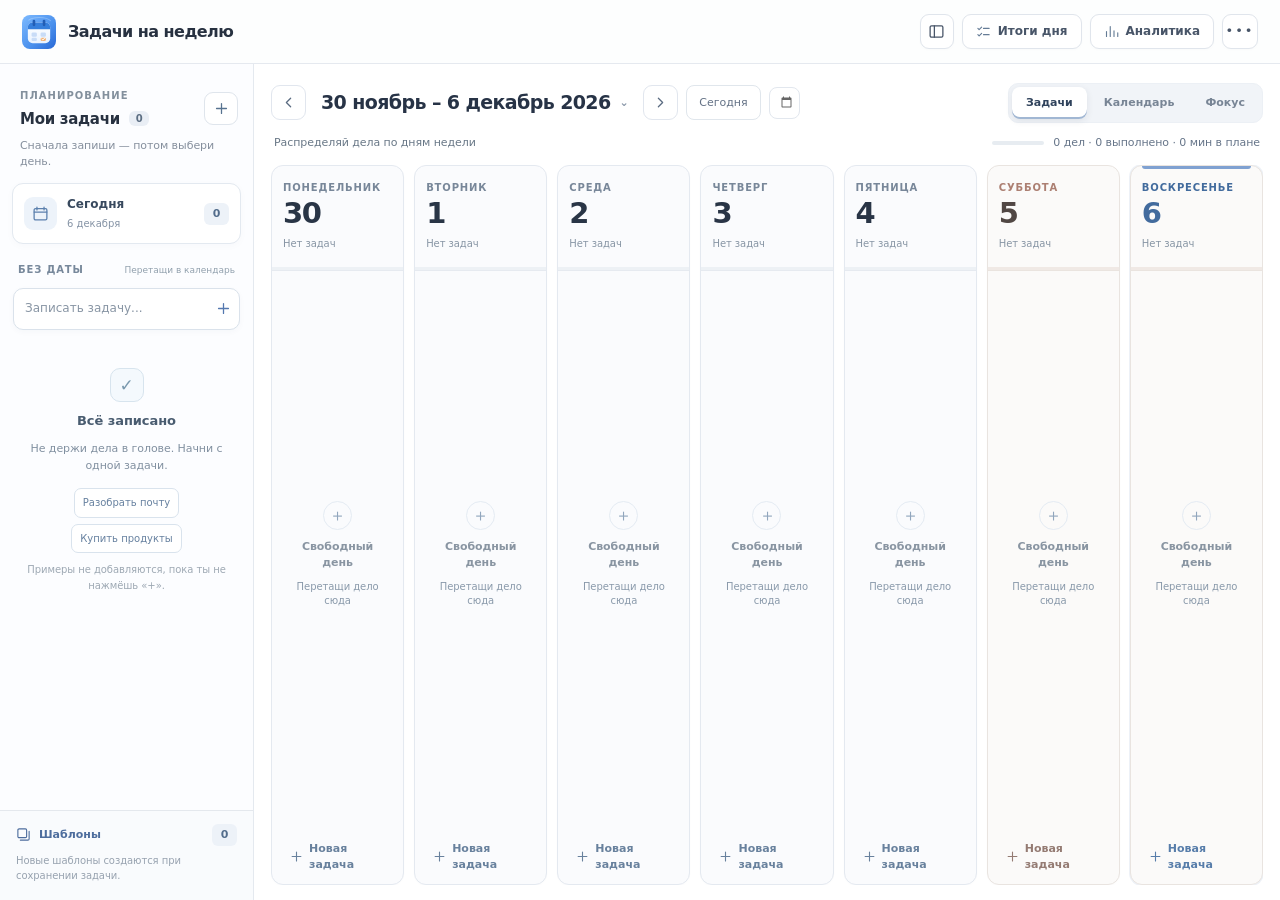
==== commit e012d95c: "Replace four-dot header logo with an iOS-inspired calendar icon" ====
--- a/weekly-planner/index.html
+++ b/weekly-planner/index.html
@@ -13,7 +13,27 @@
 <div class="workspace">
   <header class="app-header">
     <div class="identity">
-      <span class="identity-icon" aria-hidden="true"><i></i><i></i><i></i><i></i></span>
+      <svg class="identity-calendar" aria-hidden="true" width="34" height="34" viewBox="0 0 64 64" xmlns="http://www.w3.org/2000/svg">
+        <defs>
+          <linearGradient id="iosIconBlue" x1="0" y1="0" x2="1" y2="1">
+            <stop offset="0%" stop-color="#7dbaff"/><stop offset="58%" stop-color="#4b91ed"/><stop offset="100%" stop-color="#2868d5"/>
+          </linearGradient>
+          <linearGradient id="iosCalendarPaper" x1="0" y1="0" x2="0" y2="1">
+            <stop offset="0%" stop-color="#ffffff"/><stop offset="100%" stop-color="#e9f3ff"/>
+          </linearGradient>
+        </defs>
+        <rect width="64" height="64" rx="15" fill="url(#iosIconBlue)"/>
+        <path d="M12 10C22 3 45 3 54 11" fill="none" stroke="#d7ebff" stroke-width="2" opacity=".32"/>
+        <rect x="11" y="14" width="42" height="39" rx="9" fill="url(#iosCalendarPaper)"/>
+        <path d="M20 14h24a9 9 0 0 1 9 9v4H11v-4a9 9 0 0 1 9-9Z" fill="#367fdc"/>
+        <rect x="20" y="9" width="5" height="12" rx="2.5" fill="#225db4"/>
+        <rect x="39" y="9" width="5" height="12" rx="2.5" fill="#225db4"/>
+        <rect x="18" y="33" width="10" height="8" rx="2.5" fill="#c8dcf7"/>
+        <rect x="35" y="33" width="10" height="8" rx="2.5" fill="#c8dcf7"/>
+        <rect x="18" y="43" width="10" height="6" rx="2.5" fill="#c8dcf7"/>
+        <rect x="35" y="43" width="10" height="6" rx="2.5" fill="#f2b478"/>
+        <path d="m37.5 45.4 1.8 1.7 3.1-3.3" fill="none" stroke="#fff" stroke-width="1.8" stroke-linecap="round" stroke-linejoin="round"/>
+      </svg>
       <strong>Задачи на неделю</strong>
     </div>
     <div class="header-actions">
--- a/weekly-planner/ellie-style.css
+++ b/weekly-planner/ellie-style.css
@@ -603,3 +603,38 @@
   .calendar-viewport .hour-label:nth-child(2n):not(:last-child){display:none}
   .calendar-viewport .hour-label:last-child{display:block;transform:translateY(-50%)}
 }
+
+
+/* Native WebView2 updater is available quietly inside the existing overflow menu. */
+.more-content .menu-separator{height:1px;background:#e7ebf1;margin:5px 6px}
+.more-content .menu-update{color:#405b7a;font-weight:620}
+.more-content .menu-update:disabled{opacity:.6;cursor:progress}
+.more-content .menu-update-status{
+  padding:5px 10px 8px;color:#81909e;line-height:1.5;
+  font-size:10px;white-space:normal;overflow-wrap:anywhere;
+}
+.more-content{width:216px}
+
+
+
+
+/* Align every hour to its grid line; keep 00:00 and 23:00 in bounds. */
+.calendar-viewport .hour-label,
+.calendar-viewport .hour-label:last-child{
+  transform:translateY(-50%);
+}
+.calendar-viewport .hour-label:first-child{
+  transform:translateY(1px);
+}
+@media(max-height:700px){
+  .calendar-viewport .hour-label,
+  .calendar-viewport .hour-label:last-child{
+    transform:translateY(-50%);
+  }
+  .calendar-viewport .hour-label:first-child{
+    transform:translateY(1px);
+  }
+  .calendar-viewport .hour-label:nth-last-child(2){
+    display:none;
+  }
+}
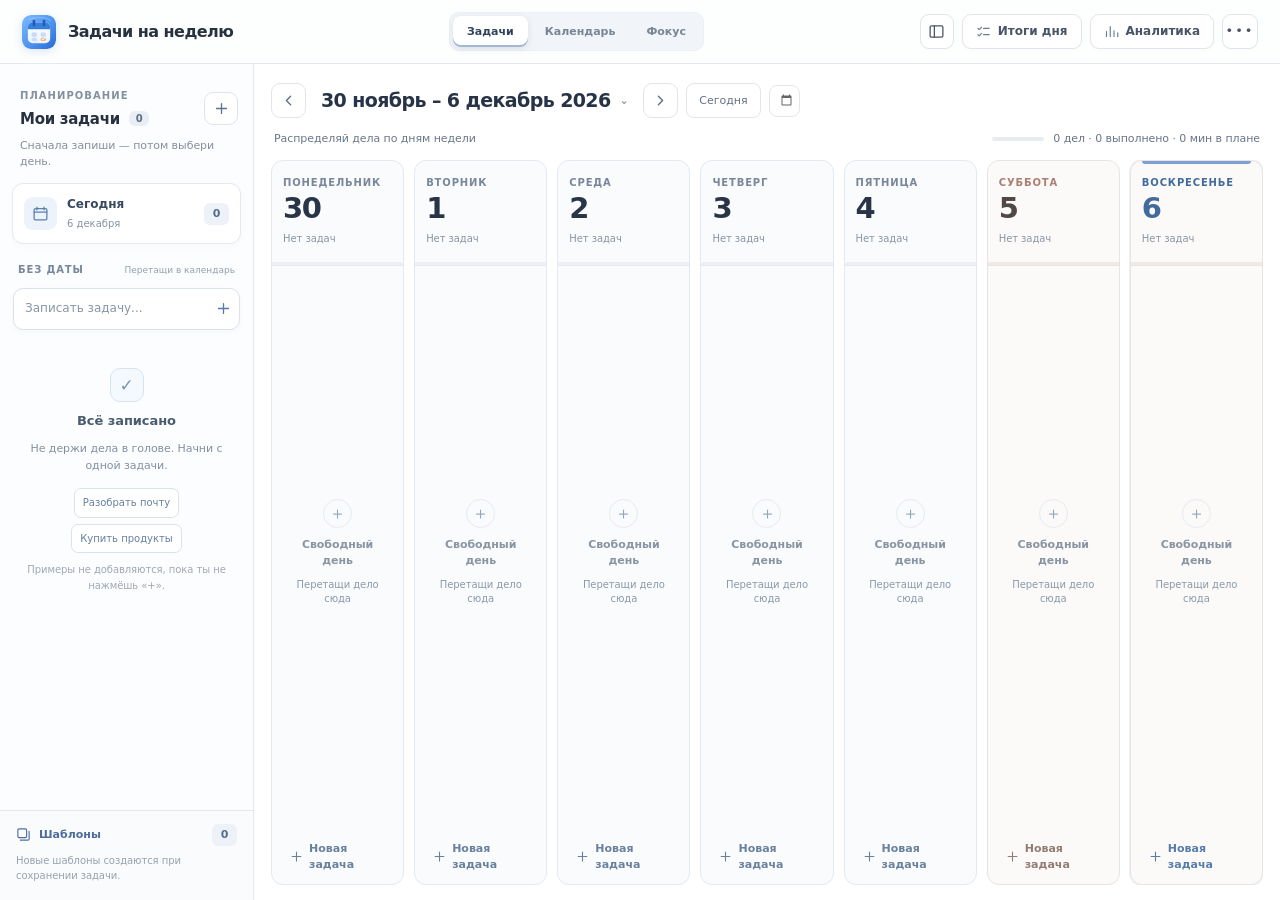
==== commit a244456f: "Soft macOS layout: move three existing mode tabs into translucent header, retain daily review and an" ====
--- a/weekly-planner/index.html
+++ b/weekly-planner/index.html
@@ -11,7 +11,7 @@
 </head>
 <body>
 <div class="workspace">
-  <header class="app-header">
+  <header class="app-header app-header-macos">
     <div class="identity">
       <svg class="identity-calendar" aria-hidden="true" width="34" height="34" viewBox="0 0 64 64" xmlns="http://www.w3.org/2000/svg">
         <defs>
@@ -36,6 +36,11 @@
       </svg>
       <strong>Задачи на неделю</strong>
     </div>
+    <div class="mode-picker header-mode-picker" role="group" aria-label="Режим просмотра">
+      <button type="button" data-view="board" class="active">Задачи</button>
+      <button type="button" data-view="calendar">Календарь</button>
+      <button type="button" data-view="focus">Фокус</button>
+    </div>
     <div class="header-actions">
       <button type="button" id="inboxToggle" class="icon-action" title="Показать или скрыть список без даты" aria-label="Панель задач" aria-expanded="true" data-ui-icon="panel">☰</button>
       <button type="button" id="openReview" class="quiet-action" data-ui-icon="checklist">Итоги дня</button>
@@ -53,7 +58,7 @@
       <input type="file" id="importFile" accept="application/json,.json" hidden />
     </div>
   </header>
-  <div class="work-area">
+  <div class="work-area work-area-macos">
     <aside id="inboxPanel" class="inbox-panel">
       <div class="inbox-top"><div><span class="eyebrow">Планирование</span><h2>Мои задачи <span id="inboxCount">0</span></h2></div><button id="newInboxTask" type="button" class="icon-action" aria-label="Добавить задачу без даты" data-ui-icon="plus">+</button></div>
       <p class="inbox-caption">Сначала запиши — потом выбери день.</p>
@@ -72,7 +77,7 @@
         <span class="sidebar-bottom-note">Новые шаблоны создаются при сохранении задачи.</span>
       </div>
     </aside>
-    <main class="planner">
+    <main class="planner planner-macos">
       <div class="planner-toolbar">
         <div class="date-nav">
           <button type="button" class="icon-action" id="prevPeriod" aria-label="Предыдущая неделя" data-ui-icon="chevron-left">‹</button>
@@ -81,11 +86,7 @@
           <button type="button" class="today-button" id="goToday">Сегодня</button>
           <input type="date" id="jumpDate" aria-label="Выбрать дату для перехода" />
         </div>
-        <div class="mode-picker" role="group" aria-label="Режим просмотра">
-          <button type="button" data-view="board" class="active">Задачи</button>
-          <button type="button" data-view="calendar">Календарь</button>
-          <button type="button" data-view="focus">Фокус</button>
-        </div>
+
       </div>
       <div class="planner-caption"><span id="viewDescription">Распредели дела по дням недели</span>
         <span class="progress-inline"><span class="inline-progress-track"><i id="inlineProgressFill"></i></span><span id="weekProgress"></span></span>
--- a/weekly-planner/ellie-style.css
+++ b/weekly-planner/ellie-style.css
@@ -16,9 +16,6 @@
 .app-header{height:62px;flex:none;display:flex;align-items:center;justify-content:space-between;border-bottom:1px solid var(--stroke);padding:0 24px 0 19px;background:#fff;gap:20px}
 .identity{display:flex;align-items:center;gap:11px;font-size:17px;letter-spacing:-.4px;white-space:nowrap}
 .identity strong{font-weight:700}
-.identity-icon{display:grid;grid-template-columns:repeat(2,5px);grid-template-rows:repeat(2,5px);place-content:center;gap:3px;width:30px;height:30px;border-radius:9px;background:#22252b}
-.identity-icon i{display:block;width:5px;height:5px;background:#fff;border-radius:2px}
-.identity-icon i:nth-child(2){opacity:.55}.identity-icon i:nth-child(3){opacity:.72}
 .header-actions{display:flex;align-items:center;gap:9px}
 .icon-action{height:34px;min-width:34px;display:inline-grid;place-items:center;border:1px solid var(--stroke);border-radius:9px;background:#fff;font-size:17px}
 .icon-action:hover,.quiet-action:hover,.today-button:hover{background:#f2f4f7}
@@ -175,7 +172,6 @@
 .app-header{height:64px;padding-inline:22px;background:#fdfefe;border-bottom-color:#e5e9ef}
 .identity{gap:12px;font-size:16px;letter-spacing:-.55px}
 .identity strong{font-weight:720}
-.identity-icon{border-radius:10px;background:#303b4c;width:32px;height:32px}
 .header-actions{gap:8px}
 .header-actions .icon-action,.header-actions .quiet-action,.header-actions .more-menu>summary{
   border-color:#e0e5ec;color:#485568;border-radius:9px;background:#fff;
@@ -638,3 +634,18 @@
     display:none;
   }
 }
+
+
+/* iOS-inspired calendar identity — crisp at Windows display scaling. */
+.identity-calendar{
+  display:block;
+  width:34px;
+  height:34px;
+  min-width:34px;
+  flex:0 0 34px;
+  border-radius:9px;
+  filter:drop-shadow(0 2px 5px rgba(41,100,178,.16));
+}
+@media(max-width:650px){
+  .identity-calendar{width:30px;height:30px;min-width:30px;flex-basis:30px}
+}
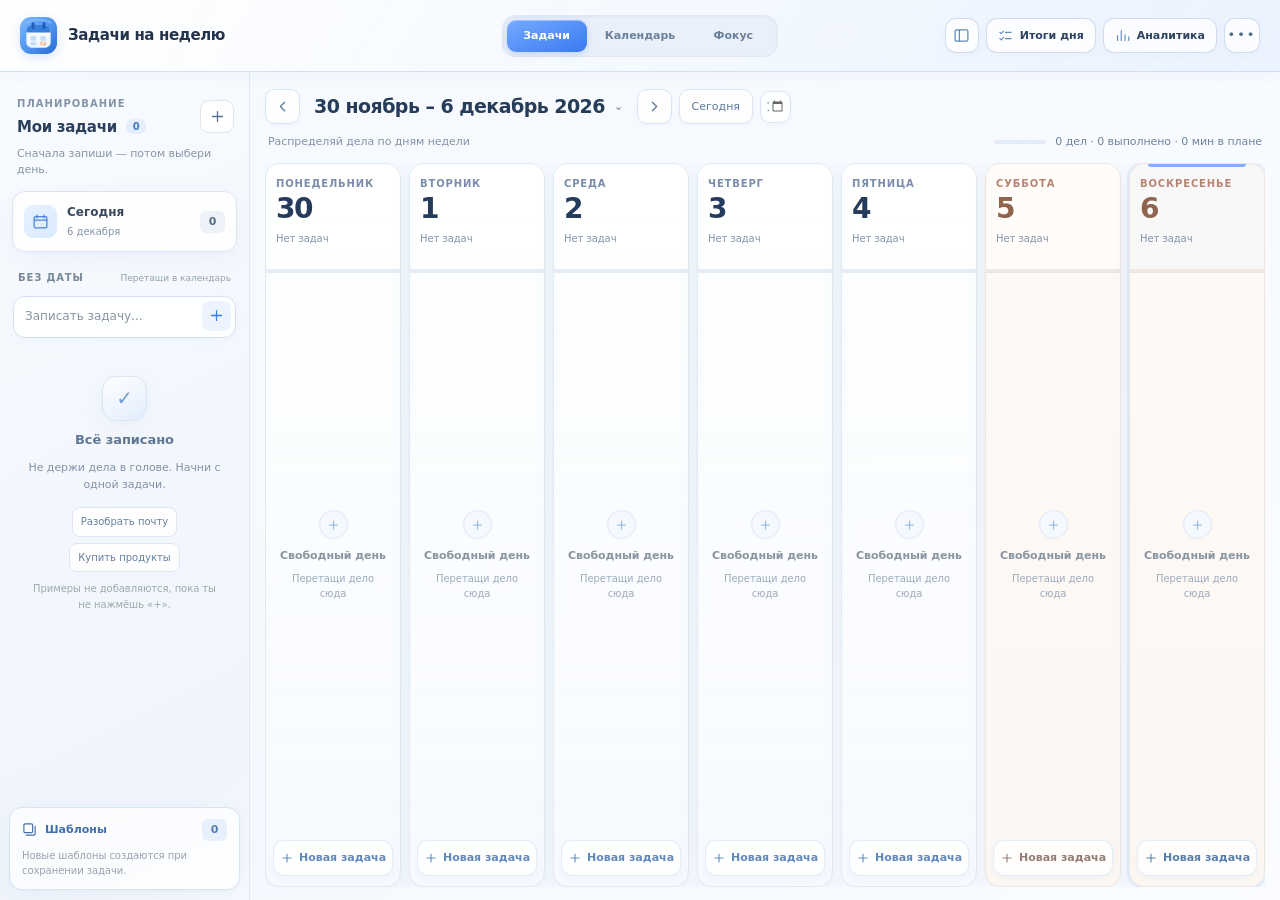
==== commit 94d37886: "Add direct template creation form for task name, category and estimated minutes" ====
--- a/weekly-planner/index.html
+++ b/weekly-planner/index.html
@@ -157,6 +157,26 @@
 </dialog>
 <dialog id="templateDialog" class="panel-dialog">
   <header class="dialog-header"><h2>Шаблоны дел</h2><button type="button" class="close-dialog" data-close="templateDialog" aria-label="Закрыть">×</button></header>
+  <form id="templateCreateForm" class="template-create-form" autocomplete="off">
+    <label class="template-create-title" for="templateNewTitle">Новая задача</label>
+    <input id="templateNewTitle" name="title" type="text" maxlength="120" required placeholder="Название задачи…" />
+    <div class="template-create-options">
+      <label for="templateNewCategory">Категория
+        <select id="templateNewCategory" name="category">
+          <option value="personal">Личное время</option>
+          <option value="work">Работа</option>
+          <option value="study">Учёба</option>
+          <option value="sport">Спорт</option>
+          <option value="health">Здоровье</option>
+          <option value="other">Другое</option>
+        </select>
+      </label>
+      <label for="templateNewMinutes">Время, мин
+        <input id="templateNewMinutes" name="minutes" type="number" min="0" max="1440" step="1" value="30" required />
+      </label>
+      <button type="submit" class="template-create-button">＋ Создать</button>
+    </div>
+  </form>
   <div class="panel-content" id="templateContent"></div>
 </dialog>
 
--- a/weekly-planner/ellie-style.css
+++ b/weekly-planner/ellie-style.css
@@ -536,7 +536,6 @@
   overflow:hidden;
 }
 .calendar-viewport .hour-label{
-  transform:translateY(2px);
   font-size:10px;
   line-height:12px;
 }
@@ -574,7 +573,7 @@
 @media(max-height:650px){
   .calendar-viewport .timeline-head{height:31px;flex-basis:31px}
   .calendar-viewport .timeline-head div{padding:7px 2px}
-  .calendar-viewport .hour-label{font-size:9px;line-height:10px;transform:translateY(1px)}
+  .calendar-viewport .hour-label{font-size:9px;line-height:10px}
   .calendar-viewport .calendar-unscheduled{font-size:9px;min-height:20px;max-height:22px}
 }
 /* A single thin active field border replaces the thick multi-layer focus ring. */
@@ -592,13 +591,7 @@
 }
 
 
-/* Keep the first and last hour labels inside very short windows. */
-.calendar-viewport .hour-label:last-child{transform:translateY(-50%)}
-@media(max-height:700px){
-  .calendar-viewport .hour-label{font-size:9px;line-height:10px}
-  .calendar-viewport .hour-label:nth-child(2n):not(:last-child){display:none}
-  .calendar-viewport .hour-label:last-child{display:block;transform:translateY(-50%)}
-}
+
 
 
 /* Native WebView2 updater is available quietly inside the existing overflow menu. */
@@ -614,24 +607,28 @@
 
 
 
-/* Align every hour to its grid line; keep 00:00 and 23:00 in bounds. */
-.calendar-viewport .hour-label,
-.calendar-viewport .hour-label:last-child{
+/* Center each of 24 hour captions inside its hour row, including 00:00 and 23:00. */
+.calendar-viewport .hour-labels{
+  width:100%;
+}
+.calendar-viewport .hour-label{
+  display:block;
+  top:auto;
   transform:translateY(-50%);
-}
-.calendar-viewport .hour-label:first-child{
-  transform:translateY(1px);
+  box-sizing:border-box;
+  width:100%;
+  padding:0 8px 0 0;
+  text-align:right;
+  white-space:nowrap;
+  font-variant-numeric:tabular-nums;
+  font-feature-settings:"tnum";
+  font-size:10px;
+  line-height:1;
 }
 @media(max-height:700px){
-  .calendar-viewport .hour-label,
-  .calendar-viewport .hour-label:last-child{
-    transform:translateY(-50%);
-  }
-  .calendar-viewport .hour-label:first-child{
-    transform:translateY(1px);
-  }
-  .calendar-viewport .hour-label:nth-last-child(2){
-    display:none;
+  .calendar-viewport .hour-label{
+    font-size:9px;
+    line-height:1;
   }
 }
 
@@ -649,3 +646,632 @@
 @media(max-width:650px){
   .identity-calendar{width:30px;height:30px;min-width:30px;flex-basis:30px}
 }
+
+
+/* ─────────────────────────────────────────────────────────────────────
+   Soft macOS | iOS calendar palette | presentation only.
+   No new search, no faux traffic-light controls; all app logic stays put.
+   ───────────────────────────────────────────────────────────────────── */
+:root{
+  --mac-ink:#202e46;
+  --mac-quiet:#7e8fa7;
+  --mac-line:#dfe7f1;
+  --mac-primary:#4e8df6;
+  --mac-blue:#246fe5;
+  --mac-glass:rgba(255,255,255,.78);
+  --mac-shadow:0 7px 24px rgba(52,86,140,.055),0 1px 3px rgba(44,77,127,.025);
+}
+html,body{
+  background:#f5f8fd;
+  color:var(--mac-ink);
+}
+body{
+  font-family:-apple-system,BlinkMacSystemFont,"Segoe UI",Inter,system-ui,sans-serif;
+  font-size:13px;
+}
+.workspace{
+  background:linear-gradient(137deg,#f9fbff 0%,#eff5ff 55%,#f8faff 100%);
+}
+.app-header.app-header-macos{
+  height:72px;
+  min-height:72px;
+  display:grid;
+  grid-template-columns:minmax(195px,1fr) auto minmax(254px,1fr);
+  align-items:center;
+  gap:14px;
+  padding:9px 20px;
+  background:linear-gradient(122deg,rgba(255,255,255,.93),rgba(233,242,255,.87));
+  border-bottom:1px solid rgba(199,214,233,.73);
+  box-shadow:0 3px 15px rgba(77,109,153,.045);
+  backdrop-filter:blur(16px);
+  -webkit-backdrop-filter:blur(16px);
+  position:relative;
+  z-index:8;
+}
+.app-header .identity{font-size:15px;gap:11px;color:#24334c}
+.app-header .identity strong{font-weight:730;letter-spacing:-.38px}
+.app-header .identity-calendar{
+  width:37px;
+  height:37px;
+  min-width:37px;
+  flex-basis:37px;
+  border-radius:11px;
+  filter:drop-shadow(0 3px 6px rgba(63,113,198,.20));
+}
+.app-header .header-actions{
+  justify-self:end;
+  justify-content:flex-end;
+  gap:7px;
+  white-space:nowrap;
+}
+.app-header .header-actions #inboxToggle{background:rgba(255,255,255,.85)}
+.app-header .header-actions .quiet-action,
+.app-header .header-actions .icon-action,
+.app-header .more-menu>summary{
+  border:1px solid rgba(209,220,238,.98);
+  border-radius:11px;
+  min-height:35px;
+  color:#526b88;
+  background:rgba(255,255,255,.76);
+  box-shadow:0 2px 7px rgba(80,111,158,.035),inset 0 1px 0 rgba(255,255,255,.96);
+}
+.app-header .header-actions .quiet-action{
+  padding:8px 11px;
+  font-size:11px;
+  font-weight:640;
+  color:#2d4360;
+}
+.app-header .header-actions .ui-icon{color:#628bc0}
+.app-header .header-actions button:hover,
+.app-header .more-menu>summary:hover{
+  background:#fff;
+  border-color:#acc8f2;
+  color:#2869bd;
+}
+.app-header .header-mode-picker{
+  justify-self:center;
+  align-self:center;
+  display:flex;
+  gap:3px;
+  padding:4px;
+  background:#eaf0fa;
+  border:1px solid #e1e8f3;
+  border-radius:13px;
+  box-shadow:inset 0 1px 3px rgba(70,105,158,.08);
+  white-space:nowrap;
+}
+.app-header .header-mode-picker button{
+  position:relative;
+  min-width:80px;
+  min-height:32px;
+  border-radius:9px;
+  padding:8px 15px;
+  color:#6b809b;
+  background:transparent;
+  font-size:11px;
+  font-weight:670;
+  box-shadow:none;
+  transition:background .17s,box-shadow .17s,color .17s;
+}
+.app-header .header-mode-picker button:hover:not(.active){
+  background:rgba(255,255,255,.72);
+  color:#467bb5;
+}
+.app-header .header-mode-picker button.active{
+  background:linear-gradient(157deg,#75aaff,#397af0);
+  color:#fff;
+  box-shadow:0 2px 6px rgba(57,116,219,.24),inset 0 1px 0 rgba(255,255,255,.34);
+  border:0;
+}
+.work-area.work-area-macos{
+  background:linear-gradient(105deg,rgba(245,250,255,.87),rgba(250,252,255,.82));
+}
+.work-area .inbox-panel{
+  width:250px;
+  flex-basis:250px;
+  background:linear-gradient(153deg,#f8fbff 0%,#f0f5fc 85%,#f7faff 100%);
+  border-right:1px solid #e0e9f4;
+}
+.inbox-panel .inbox-top{padding:22px 15px 0 17px}
+.inbox-panel .eyebrow{color:#8394aa}
+.inbox-panel .inbox-top h2{color:#2c3f5d;font-size:15px}
+.inbox-panel .inbox-top h2 span{
+  background:#e3efff;color:#4279c1;border-radius:7px;
+}
+.inbox-panel .inbox-caption{color:#8695a7;padding-inline:17px}
+.inbox-panel .inbox-today{
+  border-radius:13px;
+  background:rgba(255,255,255,.86);
+  border-color:#dbe6f4;
+  box-shadow:var(--mac-shadow);
+}
+.inbox-panel .inbox-today:hover{
+  background:#fff;border-color:#b7d2f9;
+}
+.inbox-panel .sidebar-today-glyph{
+  background:linear-gradient(145deg,#e7f2ff,#d9eafe);
+  color:#4b85d7;
+}
+.inbox-panel .inbox-section-heading{padding-inline:18px}
+.inbox-panel .quick-add{
+  border:1px solid #d5e1f1;
+  border-radius:12px;
+  box-shadow:0 2px 10px rgba(75,121,192,.052);
+  background:rgba(255,255,255,.95);
+}
+.inbox-panel .quick-add button{
+  background:#edf4ff;
+  border-radius:8px;
+  color:#377ee7;
+  margin:4px;
+  height:30px;
+  width:31px;
+}
+.inbox-panel .quick-add button:hover{background:#dceafe}
+.inbox-panel .inbox-empty{color:#8191a7}
+.inbox-panel .empty-marker{
+  width:45px;height:45px;border-radius:14px;
+  border-color:#d8e5f4;
+  background:linear-gradient(150deg,#fff,#e1edfc);
+  color:#719bd3;
+  font-size:20px;
+  box-shadow:var(--mac-shadow);
+}
+.inbox-panel .inbox-empty strong{color:#607795}
+.inbox-panel .example-suggestions button{
+  border-radius:8px;background:rgba(255,255,255,.93);
+  border-color:#dce6f4;
+}
+.inbox-panel .inbox-item{
+  border-radius:12px;
+  border:1px solid #dfe8f4;
+  background:rgba(255,255,255,.88);
+  box-shadow:var(--mac-shadow);
+}
+.inbox-panel .inbox-item:hover{background:#fff;border-color:#b9d2f3}
+.inbox-panel .inbox-bottom{
+  margin:9px 9px 10px;
+  border:1px solid rgba(213,227,244,.94);
+  border-radius:13px;
+  background:rgba(255,255,255,.7);
+  box-shadow:var(--mac-shadow);
+  padding:11px 12px;
+}
+.inbox-panel .small-link{color:#416fab}
+.inbox-panel .template-count{background:#e7f0fd;color:#527bb1}
+.planner.planner-macos{
+  padding:16px 15px 13px;
+  background:transparent;
+}
+.planner .planner-toolbar{
+  min-height:38px;
+  flex:none;
+  justify-content:flex-start;
+}
+.planner .date-heading{
+  color:#273c59;font-size:19px;letter-spacing:-.55px;
+}
+.planner .date-heading:hover{color:#3578d0}
+.planner .date-nav{gap:7px}
+.planner .date-nav .icon-action,
+.planner .today-button,
+.planner #jumpDate{
+  background:rgba(255,255,255,.88);
+  border-color:#d9e5f4;
+  color:#5b7a9f;
+  border-radius:10px;
+  box-shadow:0 1px 5px rgba(49,90,153,.045);
+}
+.planner .date-nav .icon-action:hover,
+.planner .today-button:hover{
+  border-color:#a9c7f0;background:#fff;
+  color:#327be0;
+}
+.planner .planner-caption{
+  margin:8px 3px 13px;
+  color:#8392a8;
+}
+.planner #weekProgress{color:#6d83a1}
+.planner .inline-progress-track{background:#e3ecf8}
+.planner .inline-progress-track i{background:#70a2ef}
+.planner .board-viewport{gap:8px}
+.planner .day-column{
+  border:1px solid #e1e9f3;
+  border-radius:15px;
+  background:linear-gradient(180deg,rgba(255,255,255,.90),rgba(247,250,255,.98));
+  box-shadow:var(--mac-shadow),inset 0 1px 0 #fff;
+  transition:box-shadow .16s,border-color .16s,background .16s;
+}
+.planner .day-column:hover{
+  border-color:#bfd3ec;
+  background:linear-gradient(180deg,#fff,#f7faff);
+  box-shadow:0 6px 17px rgba(60,103,168,.075),inset 0 1px 0 #fff;
+}
+.planner .day-column.today{
+  background:linear-gradient(180deg,#f8fbff,#eaf3ff);
+  border:1.5px solid #83aef7;
+  box-shadow:0 0 0 2px rgba(104,163,255,.13),0 6px 18px rgba(63,119,207,.09);
+}
+.planner .day-column.today:before{
+  left:18px;right:18px;height:3px;border-radius:0 0 6px 6px;
+  background:#629afb;
+}
+.planner .day-column.weekend{
+  background:linear-gradient(180deg,#fffaf6,#fcf7f2);
+  border-color:#eee5dd;
+}
+.planner .day-column.weekend:hover{border-color:#dec9bc}
+.planner .day-heading{
+  padding:14px 10px 12px;
+  min-height:109px;
+  border-bottom:1px solid #e8edf5;
+  background:rgba(255,255,255,.30);
+}
+.planner .day-column.today .day-heading{background:rgba(226,239,255,.25)}
+.planner .day-weekday{
+  text-transform:uppercase;letter-spacing:.085em;color:#7a8dab;
+  font-size:10px;
+}
+.planner .day-number{
+  font-size:28px;
+  color:#253b5c;
+  font-weight:760;
+}
+.planner .day-column.today .day-number,
+.planner .day-column.today .day-weekday{color:#2768cf}
+.planner .day-column.weekend .day-number{color:#90634e}
+.planner .day-column.weekend .day-weekday{color:#b98573}
+.planner .day-count{color:#8293aa}
+.planner .day-progress{background:#e7eef9}
+.planner .day-progress>span{
+  background:linear-gradient(90deg,#79c3a1,#4cbb8b);
+}
+.planner .day-estimate{
+  background:#edf5ff;color:#5a80b4;border-radius:7px;
+}
+.planner .day-tasks{padding:11px 7px 5px}
+.planner .day-blank{gap:9px;color:#9babbe}
+.planner .day-blank-icon{
+  border:1px solid #e1e9f6;
+  background:#f4f8ff;color:#9cb9df;
+  box-shadow:0 1px 4px rgba(68,102,169,.025);
+}
+.planner .task-tile{
+  border:1px solid #e4eaf5;
+  border-radius:12px;
+  background:linear-gradient(160deg,#fff,#f9fbff);
+  box-shadow:0 3px 10px rgba(65,91,144,.045);
+  padding:9px 8px;
+  gap:7px;
+}
+.planner .task-tile:hover{
+  border-color:#bcd3fa;
+  box-shadow:0 5px 16px rgba(60,112,196,.10);
+}
+.planner .task-tile .item-title{font-size:11.5px;color:#314763;font-weight:640;line-height:1.43}
+.planner .task-tile .item-subline{color:#7c91ac;font-size:9.5px}
+.planner .task-tile .task-check{border-radius:6px;border-color:#b0c4df}
+.planner .task-tile .task-check.done{
+  background:linear-gradient(145deg,#75d6a5,#43ae85);
+  border-color:#5cc48f;color:#fff;
+}
+.planner .task-tile.priority-high{border-left:3px solid #ee879a}
+.planner .task-tile.priority-low{border-left:3px solid #8ac8b6}
+.planner .day-add{
+  justify-content:center;
+  margin:8px 7px 10px;
+  padding:8px 5px;
+  min-height:36px;
+  border:1px solid rgba(219,232,248,.78);
+  border-radius:11px;
+  background:rgba(255,255,255,.85);
+  box-shadow:0 3px 9px rgba(51,94,160,.045);
+  color:#6288bb;
+  text-align:center;
+  white-space:normal;
+}
+.planner .day-column:hover .day-add,
+.planner .day-add:focus-visible{
+  background:#fff;color:#327be4;border-color:#bcd5f6;
+}
+.planner .day-add:hover{
+  background:#edf5ff!important;
+  border-color:#9bbff2!important;
+}
+.planner .day-add .ui-icon{width:14px;height:14px}
+.planner .calendar-viewport{
+  border:1px solid #dfe9f5;
+  border-radius:14px;
+  background:#fff;
+  box-shadow:var(--mac-shadow);
+}
+.planner .timeline-head{
+  background:linear-gradient(180deg,#fafdff,#f1f6ff);
+  border-bottom-color:#dfe7f3;
+}
+.planner .timeline-head div{
+  color:#6583aa;border-left-color:#e3ebf5;
+  font-weight:690;
+}
+.planner .timeline-head div.is-current{
+  background:#e8f2ff;color:#2d72d4;
+}
+.planner .calendar-day{
+  border-left-color:#e3ebf4;
+  background-color:#fff;
+  background-image:linear-gradient(to bottom,#e8eef7 1px,transparent 1px);
+}
+.planner .calendar-day.calendar-today{
+  background-color:#f1f7ff;
+  border-left-color:#d1e1f9;
+}
+.planner .calendar-day.calendar-weekend{background-color:#fffaf6}
+.planner .hour-labels{background:#fafcff}
+.planner .hour-label{color:#7286a2}
+.planner .time-block{
+  border-radius:8px;
+  border-color:rgba(255,255,255,.7);
+  box-shadow:0 2px 5px rgba(68,94,147,.1);
+}
+.planner .time-block.personal{background:#ffebcd;color:#815c37}
+.planner .time-block.work{background:#ffe0e5;color:#935365}
+.planner .time-block.study{background:#e8ddff;color:#6d54a2}
+.planner .time-block.sport{background:#d8f6e7;color:#387b67}
+.planner .time-block.health{background:#ddedff;color:#4b76a4}
+.planner .current-time-line{background:#f18481}
+.planner .current-time-line:before{background:#f18481}
+.planner .calendar-unscheduled{background:#f6f9fe;color:#7b8fac}
+.planner .timebox-empty{
+  border-color:#dfe8f5;background:rgba(255,255,255,.94);
+  border-radius:16px;
+  box-shadow:0 7px 20px rgba(68,105,166,.065);
+}
+.planner .timebox-empty-icon{
+  background:#f0f6ff;border-color:#d9e7fa;color:#79a7e4;
+}
+.planner .focus-viewport{gap:13px}
+.planner .focus-list,
+.planner .focus-timer{
+  border:1px solid #e0e9f5;
+  border-radius:17px;
+  box-shadow:var(--mac-shadow);
+  background:linear-gradient(145deg,rgba(255,255,255,.94),rgba(246,250,255,.97));
+}
+.planner .focus-summary>div{
+  border:1px solid #e0e9f6;border-radius:11px;
+  background:#fff;
+  box-shadow:0 2px 8px rgba(57,103,165,.035);
+}
+.planner .focus-summary strong{color:#34567b}
+.planner .focus-completion{background:#e5edfa}
+.planner .focus-completion span{background:linear-gradient(90deg,#8bb4fe,#5195f1)}
+.planner .focus-section-title{color:#6880a1}
+.planner .focus-add{
+  border:1px solid #d3e2f5;background:#fff;
+  border-radius:10px;color:#5386c7;
+}
+.planner .focus-add:hover{background:#f0f6ff;border-color:#a9c8f2}
+.planner .focus-timer{
+  background:linear-gradient(140deg,#fbfdff,#eaf2ff);
+}
+.planner .timer-ring{
+  background:conic-gradient(#6b9ff3 0 calc(100% - var(--timer-ratio,100%)),#dfebfa 0);
+  box-shadow:0 5px 18px rgba(51,103,189,.07);
+}
+.planner .timer-ring:before{background:#f9fcff}
+.planner .timer-face{color:#2f5488}
+.planner .focus-timer p{color:#8498b4}
+.planner .focus-timer-note{color:#96a8be!important}
+dialog{
+  border:1px solid #d9e5f3;
+  border-radius:19px;
+  box-shadow:0 28px 90px rgba(36,71,131,.19),0 6px 22px rgba(68,103,153,.09);
+}
+dialog::backdrop{
+  background:rgba(32,55,95,.35);
+  backdrop-filter:blur(4px);
+  -webkit-backdrop-filter:blur(4px);
+}
+dialog .dialog-header{
+  background:linear-gradient(130deg,#fff,#f2f7ff);
+  border-bottom-color:#e3ebf6;
+  padding:18px 22px;
+}
+dialog .dialog-header h2{color:#273e62;font-size:17px}
+dialog .close-dialog{
+  display:grid;place-items:center;
+  width:28px;height:28px;
+  border-radius:9px;
+  color:#8ca2bf;
+  background:#f0f5fc;
+  font-size:22px;
+}
+dialog .close-dialog:hover{color:#4a78b8;background:#e2edfb}
+dialog .field>span{color:#596f8e}
+dialog .field input,
+dialog .field textarea,
+dialog .field select{
+  background:#fcfdff;color:#304867;
+  border:1px solid #d8e3f1;
+  border-radius:11px;
+}
+dialog .field input:focus,
+dialog .field input:focus-visible,
+dialog .field select:focus,
+dialog .field select:focus-visible,
+dialog .field textarea:focus,
+dialog .field textarea:focus-visible{
+  outline:none;
+  border:1px solid #91b4e7;
+  box-shadow:none;
+  background:#fff;
+}
+dialog .editor-advanced{border-top-color:#e3ebf7}
+dialog .editor-advanced summary{color:#6286b5}
+dialog .dialog-footer{
+  border-top-color:#e1e9f5;
+  background:linear-gradient(180deg,#fff,#f9fbff);
+}
+dialog .primary-action,
+.planner .timer-actions .primary-action{
+  border:1px solid #3e82e8;
+  background:linear-gradient(145deg,#70a8ff,#3980ed);
+  border-radius:11px;
+  box-shadow:0 3px 9px rgba(58,116,207,.16);
+  color:#fff;
+}
+dialog .primary-action:hover,
+.planner .timer-actions .primary-action:hover{
+  background:linear-gradient(145deg,#68a0f7,#2d76e5);
+}
+dialog .quiet-action,
+.planner .timer-actions .quiet-action{
+  background:#fff;color:#5d7698;
+  border:1px solid #d7e4f4;border-radius:10px;
+}
+dialog .metric-box,
+dialog .review-stat-strip div{
+  border-radius:12px;border-color:#e2eaf5;
+  background:#f8fbff;
+}
+dialog .stat-bar i{background:linear-gradient(90deg,#8cbaef,#508fed)}
+dialog .template-row{border-color:#e0e9f6;border-radius:11px}
+.notification{
+  border-radius:12px;
+  background:#2e4a70;
+  box-shadow:0 12px 35px rgba(41,90,152,.23);
+}
+@media(max-width:1210px){
+  .app-header.app-header-macos{
+    grid-template-columns:minmax(150px,1fr) auto minmax(219px,1fr);
+    padding:9px 13px;
+    gap:8px;
+  }
+  .app-header .header-mode-picker button{min-width:69px;padding-inline:10px}
+  .app-header .identity strong{font-size:13px}
+  .app-header .header-actions .quiet-action{padding:8px 9px}
+  .work-area .inbox-panel{width:221px;flex-basis:221px}
+  .planner.planner-macos{padding-inline:10px}
+  .planner .board-viewport{gap:6px}
+  .planner .day-heading{padding:12px 7px}
+  .planner .day-number{font-size:26px}
+  .planner .day-tasks{padding:9px 5px}
+  .planner .day-add{margin-inline:5px;font-size:10px}
+}
+@media(max-width:930px){
+  .app-header.app-header-macos{
+    min-height:93px;height:93px;
+    grid-template-columns:minmax(0,1fr) auto;
+    grid-template-rows:38px 35px;
+    row-gap:5px;
+  }
+  .app-header .identity{grid-column:1;grid-row:1}
+  .app-header .header-actions{grid-column:2;grid-row:1}
+  .app-header .header-mode-picker{
+    grid-column:1 / -1;grid-row:2;justify-self:center;
+    padding:2px;
+  }
+  .app-header .header-mode-picker button{padding:7px 16px;min-height:27px}
+  .planner.planner-macos{padding-top:10px}
+}
+@media(max-width:650px){
+  .app-header.app-header-macos{
+    min-height:102px;height:102px;
+    padding-inline:9px;gap:5px;
+  }
+  .app-header .identity strong{font-size:12px}
+  .app-header .identity-calendar{height:30px;width:30px;min-width:30px;flex-basis:30px}
+  .app-header .header-actions{gap:4px}
+  .app-header .header-actions .quiet-action{padding:7px;font-size:10px}
+  .app-header .header-actions .quiet-action .ui-icon{display:none}
+  .app-header #inboxToggle{min-width:27px;width:27px}
+  .app-header .header-mode-picker button{min-width:68px;padding:7px 10px}
+  .work-area .inbox-panel{top:102px}
+  .planner.planner-macos{padding-top:9px}
+  .planner .board-viewport{grid-template-columns:repeat(7,minmax(160px,1fr));overflow-x:auto;gap:9px}
+}
+@media(max-height:680px){
+  .planner .day-heading{min-height:89px;padding-block:10px 8px}
+  .planner .day-number{font-size:24px}
+}
+@media(prefers-reduced-motion:reduce){
+  .app-header .header-mode-picker button,
+  .planner .day-column,
+  .planner .task-tile{transition:none}
+}
+
+
+/* Only task-card color changes with category; no priority or status logic changes. */
+.planner .task-tile.category-work:not(.priority-high){
+  border-left:3px solid #ed9aac;
+  background:linear-gradient(140deg,#fff,#fff5f7);
+}
+.planner .task-tile.category-study:not(.priority-high){
+  border-left:3px solid #b5a1ec;
+  background:linear-gradient(140deg,#fff,#f9f6ff);
+}
+.planner .task-tile.category-personal:not(.priority-high){
+  border-left:3px solid #e9b98c;
+  background:linear-gradient(140deg,#fff,#fffaf4);
+}
+.planner .task-tile.category-sport:not(.priority-high),
+.planner .task-tile.category-health:not(.priority-high){
+  border-left:3px solid #92c7ad;
+  background:linear-gradient(140deg,#fff,#f5fdf9);
+}
+.planner .task-tile.category-other:not(.priority-high){
+  border-left:3px solid #abc5e8;
+}
+.planner .task-tile.priority-high{border-left:3px solid #df788f}
+.planner .task-tile.priority-low{border-left:3px solid #83c4a8}
+
+
+/* Text-entry focus is visually neutral everywhere, including the quick-add wrapper.
+   The visible caret still signals typing; buttons retain their keyboard focus ring. */
+:where(input:not([type="checkbox"]):not([type="radio"]):not([type="file"]),
+       textarea,select):is(:focus,:focus-visible){
+  outline:none!important;
+  outline-offset:0!important;
+  box-shadow:none!important;
+  transition:none;
+}
+.inbox-panel .quick-add:focus-within{
+  border-color:#d5e1f1;
+  box-shadow:0 2px 10px rgba(75,121,192,.052);
+}
+.quick-add input:is(:focus,:focus-visible){
+  border:0;
+  outline:none!important;
+  box-shadow:none!important;
+}
+/* Match the specificity of the older editor focus rules so the fill never flashes white. */
+.editor-dialog .field input:is(:focus,:focus-visible),
+.editor-dialog .field textarea:is(:focus,:focus-visible),
+.editor-dialog .field select:is(:focus,:focus-visible),
+.panel-dialog .field input:is(:focus,:focus-visible),
+.panel-dialog .field textarea:is(:focus,:focus-visible),
+.panel-dialog .field select:is(:focus,:focus-visible){
+  border-color:#d8e3f1!important;
+  background:#fcfdff;
+}
+#focusDate:is(:focus,:focus-visible){border-color:#dbe3ec!important}
+#jumpDate:is(:focus,:focus-visible){border-color:#d9e5f4!important}
+
+/* Templates: a discreet trash action that never affects scheduled tasks. */
+.template-row{gap:10px;border-color:#e1eaf5;border-radius:11px;background:#fbfdff}
+.template-row strong{min-width:0;overflow-wrap:anywhere;color:#374b66}
+.template-row .template-add{
+  flex:none;border:1px solid #dce7f4;border-radius:9px;
+  background:#fff;color:#4f79b1;padding:7px 9px;white-space:nowrap;
+}
+.template-row .template-add:hover{border-color:#b6cef0;background:#eef6ff}
+.template-row .template-delete{
+  display:inline-grid;place-items:center;flex:none;
+  width:32px;height:32px;padding:0;
+  border:1px solid transparent;border-radius:9px;
+  background:transparent;color:#a2acb9;
+}
+.template-row .template-delete .ui-icon{width:16px;height:16px}
+.template-row .template-delete:hover{
+  color:#bd5765;background:#fff0f1;border-color:#f1d6d9;
+}
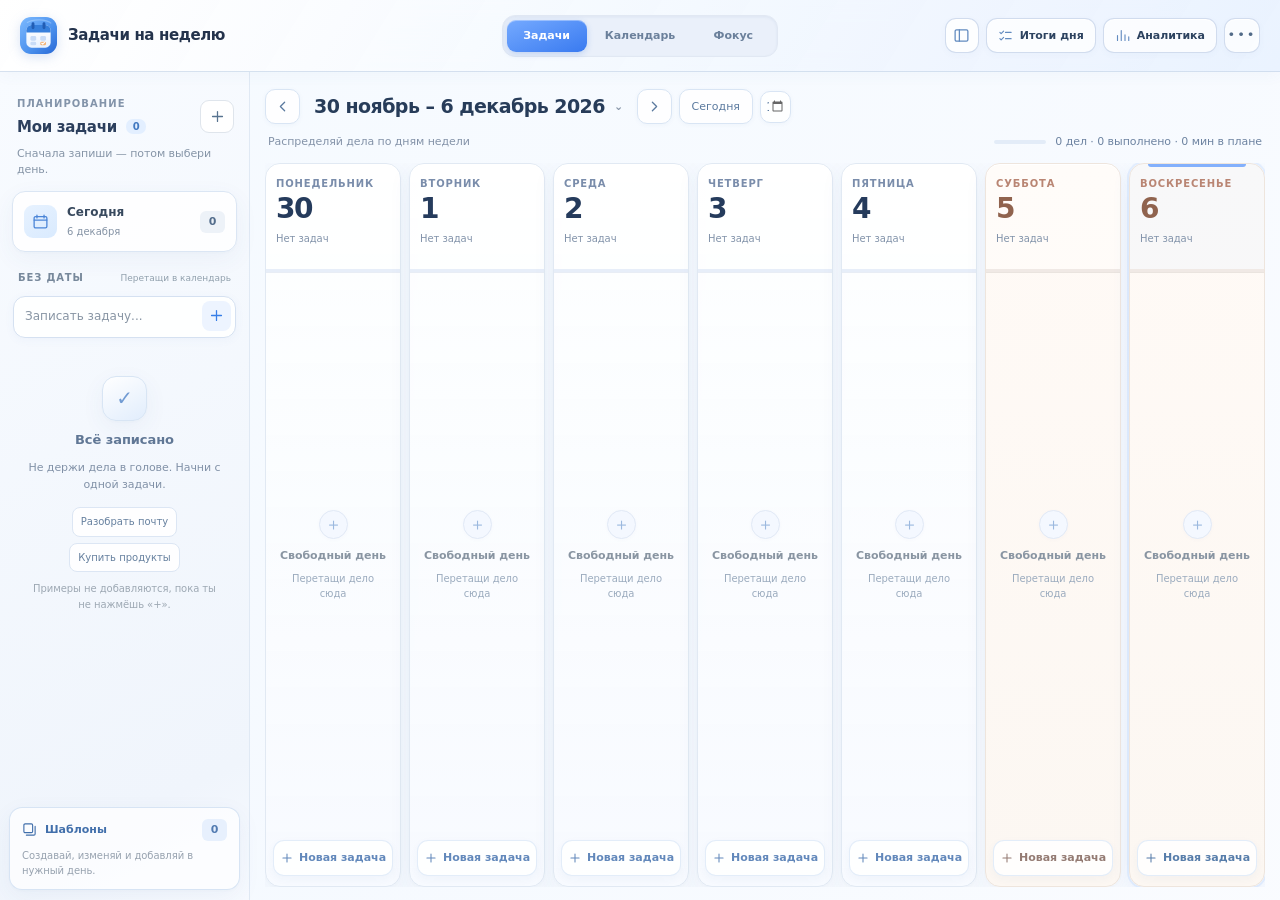
==== commit 348749a7: "Update template hint for direct editing and reuse" ====
--- a/weekly-planner/index.html
+++ b/weekly-planner/index.html
@@ -48,6 +48,8 @@
       <details id="moreMenu" class="more-menu"><summary aria-label="Ещё действия">•••</summary>
         <div class="more-content">
           <button type="button" id="openTemplates">Шаблоны задач</button>
+          <button type="button" id="openTrash">Корзина и копии</button>
+          <label class="auto-carry-setting"><input type="checkbox" id="autoCarry" /> Автоперенос невыполненного</label>
           <button type="button" id="exportButton">Экспорт JSON</button>
           <button type="button" id="importButton">Импорт JSON</button>
           <div class="menu-separator"></div>
@@ -74,7 +76,7 @@
       <div id="inboxList" class="inbox-list" aria-live="polite"></div>
       <div class="inbox-bottom">
         <button type="button" id="openQuickTemplate" class="small-link"><span class="sidebar-template-label"><span data-ui-icon="layers">▤</span> Шаблоны</span><span id="templateCount" class="template-count">0</span></button>
-        <span class="sidebar-bottom-note">Новые шаблоны создаются при сохранении задачи.</span>
+        <span class="sidebar-bottom-note">Создавай, изменяй и добавляй в нужный день.</span>
       </div>
     </aside>
     <main class="planner planner-macos">
@@ -111,11 +113,18 @@
           <option value="health">Здоровье</option><option value="other">Другое</option>
         </select></label>
       </div>
-      <div class="field-pair">
+      <label class="field"><span>Планировать по</span><select id="editMeasure">
+        <option value="duration">Продолжительности</option><option value="interval">Конкретному времени</option>
+        <option value="count">Количеству повторений</option></select></label>
+      <div id="durationFields" class="field-pair">
         <label class="field"><span>Оценка — часы</span><input id="editHours" type="number" min="0" max="744" step="1" placeholder="0" /></label>
         <label class="field"><span>Оценка — минуты</span><input id="editMinutes" type="number" min="0" max="44640" step="1" placeholder="30" /></label>
       </div>
-      <div class="field-pair">
+      <div id="countFields" class="field-pair" hidden>
+        <label class="field"><span>Количество в плане</span><input id="editTargetCount" type="number" min="1" max="100000" step="1" placeholder="30" /></label>
+        <label class="field"><span>Фактически</span><input id="editActualCount" type="number" min="0" max="100000" step="1" placeholder="0" /></label>
+      </div>
+      <div id="intervalFields" class="field-pair">
         <label class="field"><span>Начало по расписанию</span><input id="editStart" type="time" /></label>
         <label class="field"><span>Окончание</span><input id="editEnd" type="time" /></label>
       </div>
@@ -123,14 +132,29 @@
         <summary>Дополнительные параметры</summary>
         <div class="advanced-inner">
           <div class="field-pair">
-            <label class="field"><span>Повторение</span><select id="editRepeat"><option value="none">Не повторять</option><option value="daily">Ежедневно</option><option value="weekly">Еженедельно</option></select></label>
+            <label class="field"><span>Повторение</span><select id="editRepeat"><option value="none">Не повторять</option><option value="daily">Ежедневно</option><option value="weekly">Еженедельно</option><option value="custom">По дням недели</option>
+            <option value="interval">Каждые N дней</option><option value="monthly">Ежемесячно</option></select></label>
             <label class="field"><span>Статус</span><select id="editStatus"><option value="todo">Не выполнена</option><option value="partial">Частично</option><option value="done">Выполнена</option></select></label>
           </div>
+          <div id="repeatDayFields" class="repeat-days" hidden>
+            <span>Дни повторения</span>
+            <label><input type="checkbox" value="0" /> Пн</label><label><input type="checkbox" value="1" /> Вт</label>
+            <label><input type="checkbox" value="2" /> Ср</label><label><input type="checkbox" value="3" /> Чт</label>
+            <label><input type="checkbox" value="4" /> Пт</label><label><input type="checkbox" value="5" /> Сб</label>
+            <label><input type="checkbox" value="6" /> Вс</label>
+          </div>
+          <label id="repeatIntervalField" class="field" hidden><span>Повторять каждые N дней</span>
+            <input id="editRepeatInterval" type="number" min="2" max="365" step="1" value="2" /></label>
           <div class="field-pair">
             <label class="field"><span>Приоритет</span><select id="editPriority"><option value="normal">Обычный</option><option value="low">Низкий</option><option value="high">Высокий</option></select></label>
             <label class="field"><span>Факт — минуты</span><input id="editActual" type="number" min="0" max="44640" step="1" placeholder="Не записано" /></label>
           </div>
-          <label class="field"><span>Комментарий / подзадачи</span><textarea id="editNotes" rows="3" maxlength="5000" placeholder="Заметка или чек-лист"></textarea></label>
+          <div class="field subtask-editor"><span>Подзадачи</span>
+            <div id="editSubtasks" class="subtask-list"></div>
+            <div class="subtask-add-row"><input id="newSubtask" type="text" maxlength="180" placeholder="Новая подзадача…" />
+              <button type="button" id="addSubtask">＋ Добавить</button></div>
+          </div>
+          <label class="field"><span>Комментарий</span><textarea id="editNotes" rows="3" maxlength="5000" placeholder="Заметка или чек-лист"></textarea></label>
           <label class="checkbox-line"><input id="saveTemplate" type="checkbox" /> Сохранить как шаблон</label>
         </div>
       </details>
@@ -155,9 +179,14 @@
   <header class="dialog-header"><h2>Аналитика недели</h2><button type="button" class="close-dialog" data-close="statsDialog" aria-label="Закрыть">×</button></header>
   <div class="panel-content" id="statsContent"></div>
 </dialog>
+<dialog id="trashDialog" class="panel-dialog">
+  <header class="dialog-header"><h2>Корзина и резервные копии</h2><button type="button" class="close-dialog" data-close="trashDialog" aria-label="Закрыть">×</button></header>
+  <div id="trashContent" class="panel-content"></div>
+</dialog>
 <dialog id="templateDialog" class="panel-dialog">
   <header class="dialog-header"><h2>Шаблоны дел</h2><button type="button" class="close-dialog" data-close="templateDialog" aria-label="Закрыть">×</button></header>
   <form id="templateCreateForm" class="template-create-form" autocomplete="off">
+    <input type="hidden" id="templateEditId" value="" />
     <label class="template-create-title" for="templateNewTitle">Новая задача</label>
     <input id="templateNewTitle" name="title" type="text" maxlength="120" required placeholder="Название задачи…" />
     <div class="template-create-options">
@@ -174,7 +203,8 @@
       <label for="templateNewMinutes">Время, мин
         <input id="templateNewMinutes" name="minutes" type="number" min="0" max="1440" step="1" value="30" required />
       </label>
-      <button type="submit" class="template-create-button">＋ Создать</button>
+      <button type="submit" class="template-create-button" id="templateSaveButton">＋ Создать</button>
+      <button type="button" id="cancelTemplateEdit" hidden>Отмена</button>
     </div>
   </form>
   <div class="panel-content" id="templateContent"></div>
--- a/weekly-planner/ellie-style.css
+++ b/weekly-planner/ellie-style.css
@@ -1275,3 +1275,143 @@
 .template-row .template-delete:hover{
   color:#bd5765;background:#fff0f1;border-color:#f1d6d9;
 }
+
+
+/* Add a reusable task directly in the templates dialog, without leaving the list. */
+.template-create-form{
+  display:grid;
+  gap:9px;
+  padding:16px 22px 14px;
+  border-bottom:1px solid #e3ebf7;
+  background:linear-gradient(180deg,#fff,#f9fbff);
+}
+.template-create-title{
+  font-size:11px;
+  font-weight:660;
+  color:#587292;
+}
+.template-create-form input,
+.template-create-form select{
+  box-sizing:border-box;
+  min-width:0;
+  width:100%;
+  min-height:35px;
+  padding:8px 10px;
+  border:1px solid #d8e3f1;
+  border-radius:10px;
+  background:#fcfdff;
+  color:#304867;
+  font:inherit;
+  font-size:12px;
+  box-shadow:none;
+}
+.template-create-form input::placeholder{color:#a0aec0}
+.template-create-form input:is(:focus,:focus-visible),
+.template-create-form select:is(:focus,:focus-visible){
+  outline:none;
+  outline-offset:0;
+  border-color:#d8e3f1;
+  background:#fcfdff;
+  box-shadow:none;
+}
+.template-create-options{
+  display:grid;
+  grid-template-columns:minmax(0,1fr) minmax(94px,112px) auto;
+  align-items:end;
+  gap:9px;
+}
+.template-create-options label{
+  display:grid;
+  gap:5px;
+  color:#7388a2;
+  font-size:10px;
+}
+.template-create-options .template-create-button{
+  min-height:35px;
+  white-space:nowrap;
+  padding:8px 12px;
+  border:1px solid #4688ed;
+  border-radius:10px;
+  background:linear-gradient(145deg,#72aaff,#4585eb);
+  color:#fff;
+  font-size:11px;
+  font-weight:650;
+  box-shadow:0 2px 7px rgba(66,126,215,.12);
+}
+.template-create-options .template-create-button:hover{
+  background:linear-gradient(145deg,#68a4fc,#3077e4);
+}
+#templateDialog .panel-content{
+  padding:14px 22px 19px;
+}
+#templateDialog .inbox-empty{
+  padding:19px 10px;
+  margin:0;
+}
+@media(max-width:470px){
+  .template-create-form{padding:13px 14px}
+  #templateDialog .panel-content{padding:12px 14px}
+  .template-create-options{grid-template-columns:minmax(0,1fr) 95px}
+  .template-create-button{grid-column:1/-1}
+}
+
+
+/* Mechanic enhancements in the existing Soft macOS appearance. */
+[hidden]{display:none!important}
+.task-start{
+  flex:0 0 23px;width:23px;height:26px;padding:0;
+  display:grid;place-items:center;background:transparent;border:1px solid transparent;
+  border-radius:8px;color:#94a7c3;cursor:pointer;align-self:flex-start;
+}
+.task-start .ui-icon{width:14px;height:14px}
+.task-start:hover{background:#e9f2ff;border-color:#d2e3fa;color:#397cd3}
+.editor-dialog .editor-body{overflow-y:auto;max-height:min(66vh,560px);scrollbar-width:thin}
+.editor-dialog .subtask-editor{gap:7px}
+.subtask-list{display:grid;gap:5px}
+.subtask-item{display:flex;align-items:center;gap:7px;border-radius:8px}
+.subtask-item .subtask-done{width:17px;height:17px;flex:none;accent-color:#5a9ddc}
+.subtask-item .subtask-title{min-width:0;flex:1}
+.subtask-remove{width:27px;height:27px;flex:none;display:grid;place-items:center;
+  border:0;border-radius:8px;background:#f2f6fc;color:#8698b2;font-size:18px}
+.subtask-remove:hover{background:#ffeded;color:#c36b75}
+.subtask-add-row{display:flex;gap:7px;align-items:center}
+.subtask-add-row input{min-width:0;flex:1}
+.subtask-add-row button{flex:none;border:1px solid #dae5f4;background:#fff;
+  color:#5d83b1;border-radius:9px;padding:8px 10px;font-size:11px;white-space:nowrap}
+.repeat-days{display:flex;flex-wrap:wrap;gap:7px;padding:8px 0;color:#7387a1}
+.repeat-days>span{width:100%;font-size:11px;font-weight:650}
+.repeat-days label{display:inline-flex;align-items:center;gap:3px;
+  padding:5px 7px;border:1px solid #dce6f3;border-radius:8px;
+  background:#fff;color:#56718e;font-size:11px}
+.repeat-days label input{width:14px;height:14px;accent-color:#578edf}
+.auto-carry-setting{display:flex;align-items:center;gap:8px;padding:9px 10px;
+  border-radius:8px;color:#596d84;font-size:11px;cursor:pointer;white-space:normal}
+.auto-carry-setting input{width:15px;height:15px;accent-color:#618fc8}
+.auto-carry-setting:hover{background:#f1f6fd}
+.stats-scope{display:flex;gap:3px;background:#edf3fb;padding:4px;border-radius:11px;
+  width:max-content;max-width:100%;margin-bottom:13px}
+.stats-scope button{padding:7px 17px;border:0;border-radius:8px;background:transparent;
+  color:#71859e;font-size:12px;cursor:pointer}
+.stats-scope button.active{background:#fff;color:#355d8c;box-shadow:0 2px 7px rgba(50,87,140,.1)}
+.panel-content h3{font-size:12px;font-weight:720;color:#526b8d;margin:18px 0 9px}
+.panel-content .muted-note{font-size:11px;color:#8695a9;line-height:1.6}
+#trashContent .template-row{margin-bottom:7px}
+#trashContent .template-row strong{font-weight:600}
+.template-row .template-edit{border:1px solid #e0e9f5;border-radius:8px;background:#fff;
+  color:#7088aa;font-size:10px;padding:7px 8px}
+.template-row .template-edit:hover{background:#eff6ff;color:#417dbd}
+#cancelTemplateEdit{border:1px solid #dce6f2;border-radius:9px;padding:8px 9px;
+  background:#fff;color:#7083a0;font-size:11px;white-space:nowrap}
+.focus-task-select{width:min(100%,280px);margin:7px auto 12px;text-align:left}
+.focus-task-select select{width:100%;border-radius:10px;border:1px solid #d8e3f1;
+  padding:9px 10px;background:#fff;color:#486587;font-size:11px}
+.focus-task-select select:is(:focus,:focus-visible){
+  border-color:#d8e3f1;box-shadow:none;outline:none
+}
+@media(max-width:650px){
+ .subtask-add-row{flex-wrap:wrap}
+ .subtask-add-row button{width:100%}
+ .template-row{flex-wrap:wrap}
+ .template-row strong{flex-basis:100%}
+ .template-create-options{grid-template-columns:minmax(0,1fr) 95px}
+}
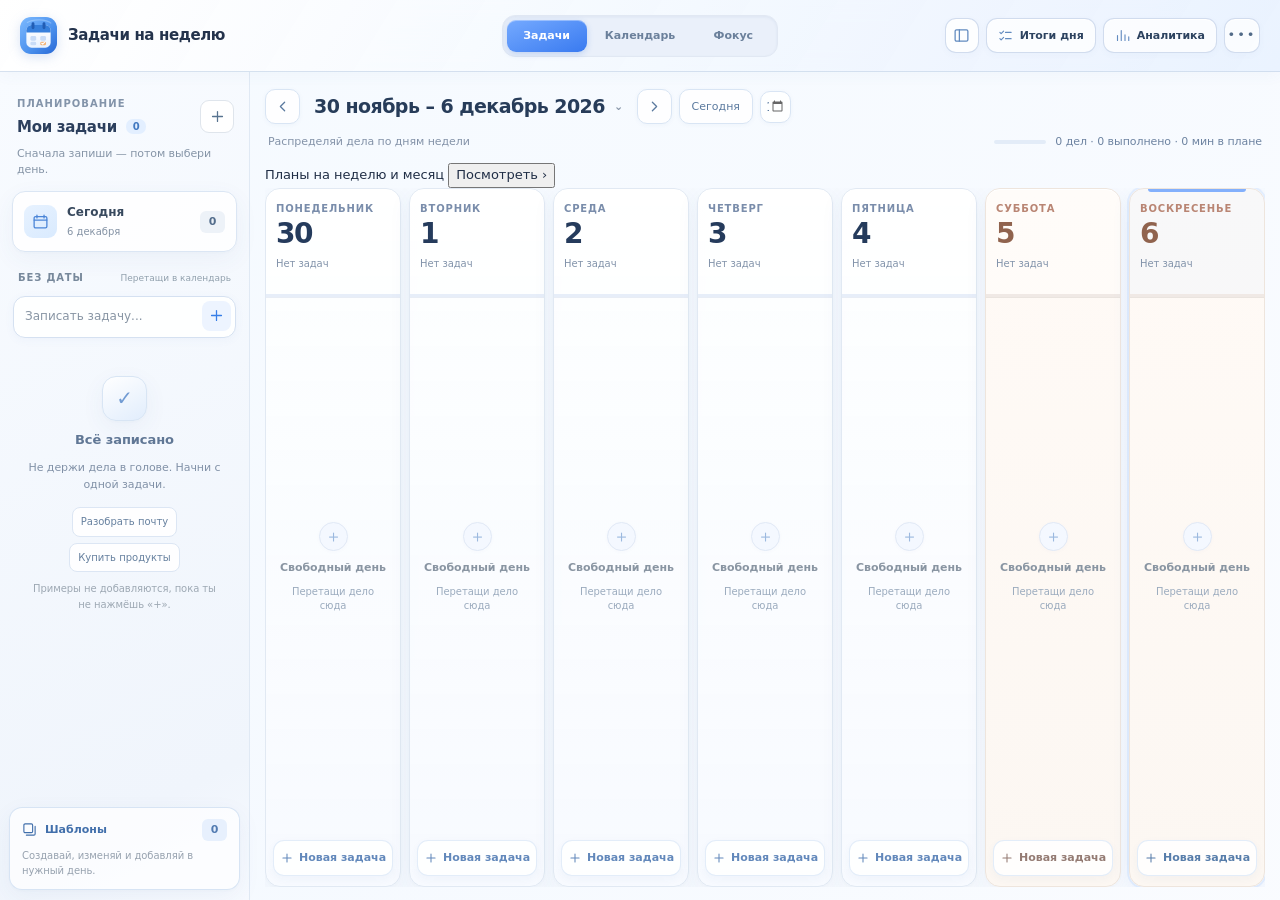
==== commit 3a3086b3: "Add period selector to task editor and compact week/month plans drawer in existing layout" ====
--- a/weekly-planner/index.html
+++ b/weekly-planner/index.html
@@ -93,6 +93,10 @@
       <div class="planner-caption"><span id="viewDescription">Распредели дела по дням недели</span>
         <span class="progress-inline"><span class="inline-progress-track"><i id="inlineProgressFill"></i></span><span id="weekProgress"></span></span>
       </div>
+      <div class="period-strip" id="periodStrip">
+        <span class="period-strip-label" id="periodStripLabel">Планы на неделю и месяц</span>
+        <button type="button" id="openPeriodPlans" class="period-strip-open">Посмотреть <span aria-hidden="true">›</span></button>
+      </div>
       <div class="board-viewport" id="boardView" aria-label="Задачи недели"></div>
       <div class="calendar-viewport" id="calendarView" hidden></div>
       <div class="focus-viewport" id="focusView" hidden></div>
@@ -105,8 +109,17 @@
     <header class="dialog-header"><h2 id="taskDialogTitle">Новая задача</h2><button type="button" class="close-dialog" data-close="taskDialog" aria-label="Закрыть">×</button></header>
     <div class="editor-body">
       <label class="field"><span>Задача</span><input id="editTitle" type="text" maxlength="120" required placeholder="Что нужно сделать?" /></label>
+      <label class="field"><span>Когда выполнить</span>
+        <select id="editScope">
+          <option value="day">В конкретный день</option>
+          <option value="week">В течение недели</option>
+          <option value="month">В течение месяца</option>
+          <option value="inbox">Без даты — в список</option>
+        </select>
+      </label>
+      <p id="scopeHint" class="scope-hint" hidden></p>
       <div class="field-pair">
-        <label class="field"><span>Дата</span><input id="editDate" type="date" /></label>
+        <label class="field" id="editDateField"><span>Дата или период</span><input id="editDate" type="date" /></label>
         <label class="field"><span>Список</span><select id="editCategory">
           <option value="work">Работа</option><option value="study">Учёба</option>
           <option value="personal">Личное</option><option value="sport">Спорт</option>
@@ -178,6 +191,16 @@
 <dialog id="statsDialog" class="panel-dialog">
   <header class="dialog-header"><h2>Аналитика недели</h2><button type="button" class="close-dialog" data-close="statsDialog" aria-label="Закрыть">×</button></header>
   <div class="panel-content" id="statsContent"></div>
+</dialog>
+<dialog id="periodDialog" class="panel-dialog">
+  <header class="dialog-header"><h2>Планы на период</h2><button type="button" class="close-dialog" data-close="periodDialog" aria-label="Закрыть">×</button></header>
+  <div id="periodContent" class="panel-content">
+    <div class="period-actions">
+      <button type="button" id="newWeekPlan">＋ На неделю</button>
+      <button type="button" id="newMonthPlan">＋ На месяц</button>
+    </div>
+    <div id="periodTaskList"></div>
+  </div>
 </dialog>
 <dialog id="trashDialog" class="panel-dialog">
   <header class="dialog-header"><h2>Корзина и резервные копии</h2><button type="button" class="close-dialog" data-close="trashDialog" aria-label="Закрыть">×</button></header>
--- a/weekly-planner/ellie-style.css
+++ b/weekly-planner/ellie-style.css
@@ -1415,3 +1415,15 @@
  .template-row strong{flex-basis:100%}
  .template-create-options{grid-template-columns:minmax(0,1fr) 95px}
 }
+
+/* Subtasks stay visually secondary inside the compact day columns. */
+.planner .task-tile:has(.task-subtasks){flex-wrap:wrap}
+.task-subtasks{display:grid;flex:1 1 100%;gap:5px;margin:6px 0 3px 23px;min-width:0}
+.task-subtask{display:flex;align-items:center;gap:5px;font-size:10px;color:#7487a2;
+  min-width:0;cursor:pointer;line-height:1.35}
+.task-subtask input{width:14px;height:14px;flex:none;accent-color:#599acf;cursor:pointer}
+.task-subtask span{overflow-wrap:anywhere;min-width:0}
+.task-subtask:has(input:checked) span{text-decoration:line-through;color:#a5afbc}
+.history-row{display:flex;gap:8px;align-items:baseline;justify-content:space-between;
+  padding:8px 5px;border-bottom:1px solid #e9eef5;color:#8497ae;font-size:10px}
+.history-row strong{color:#4b6280;font-size:11px;font-weight:625}
